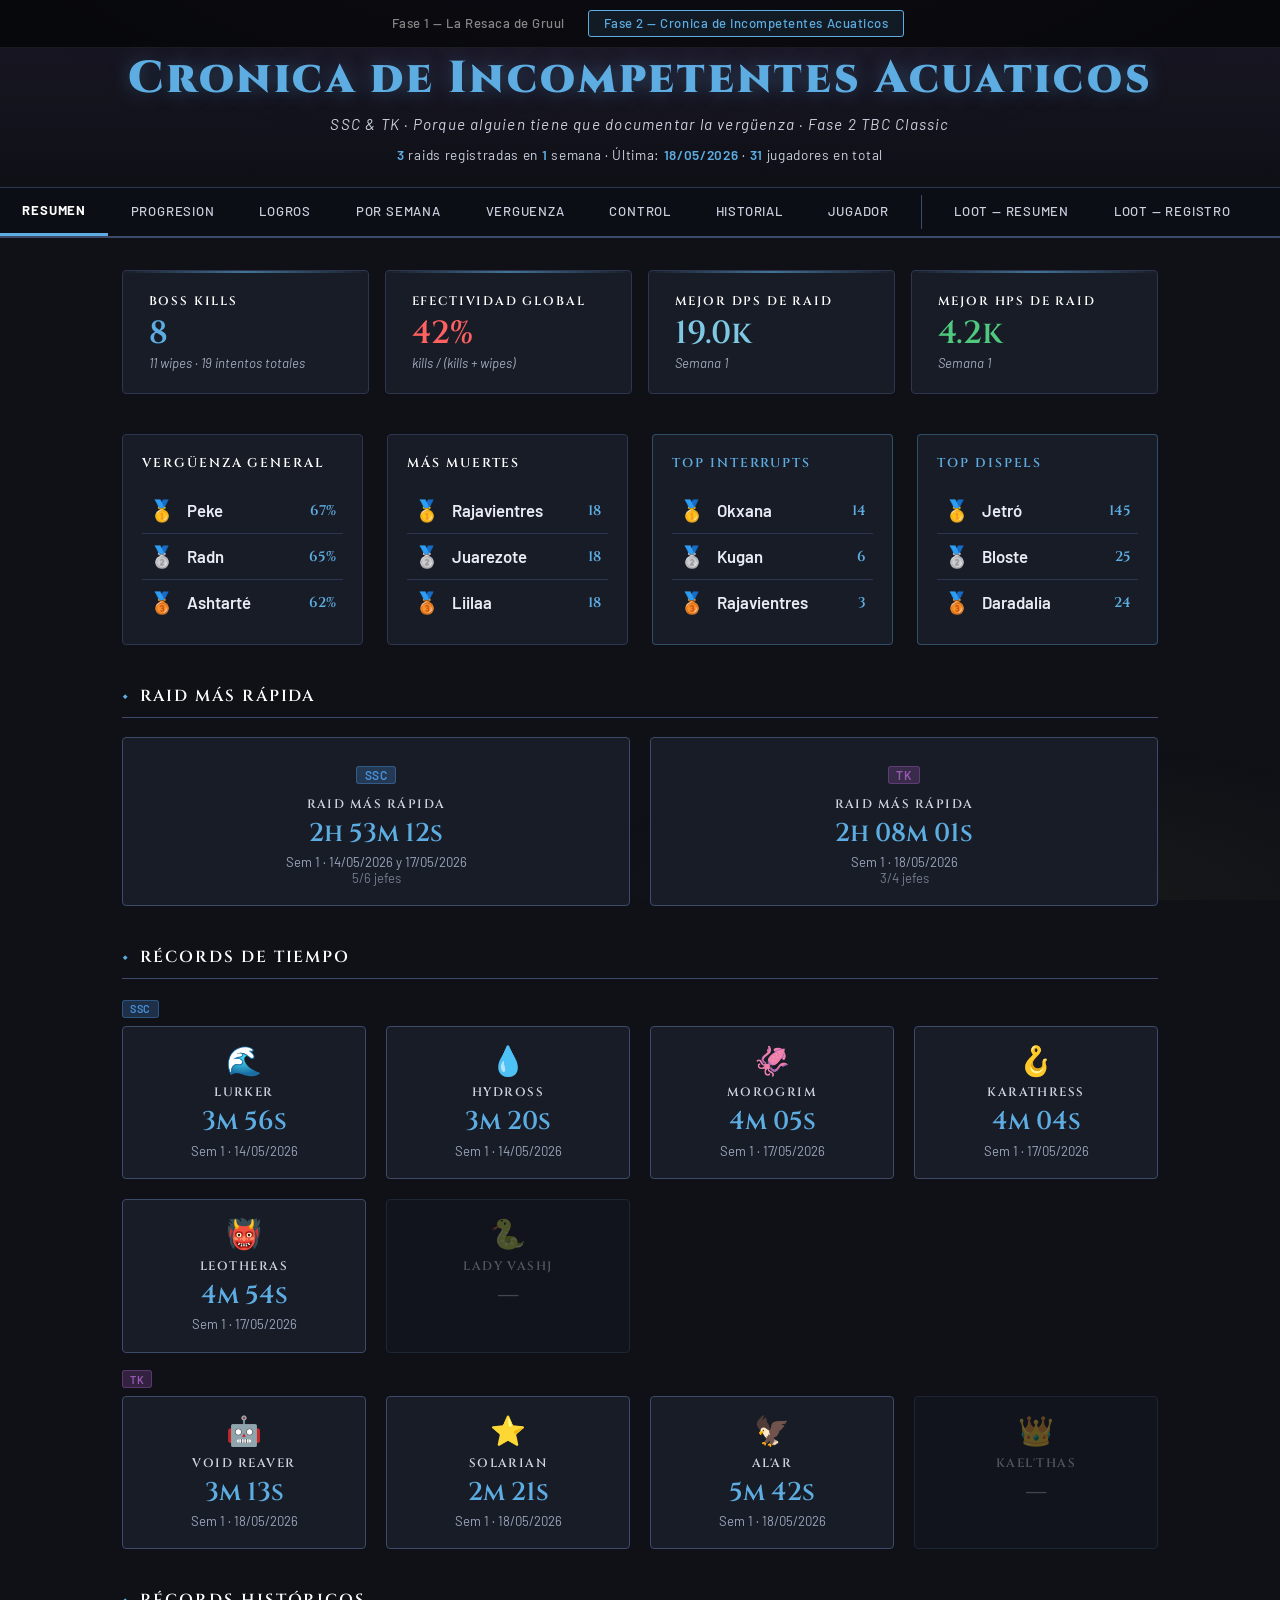
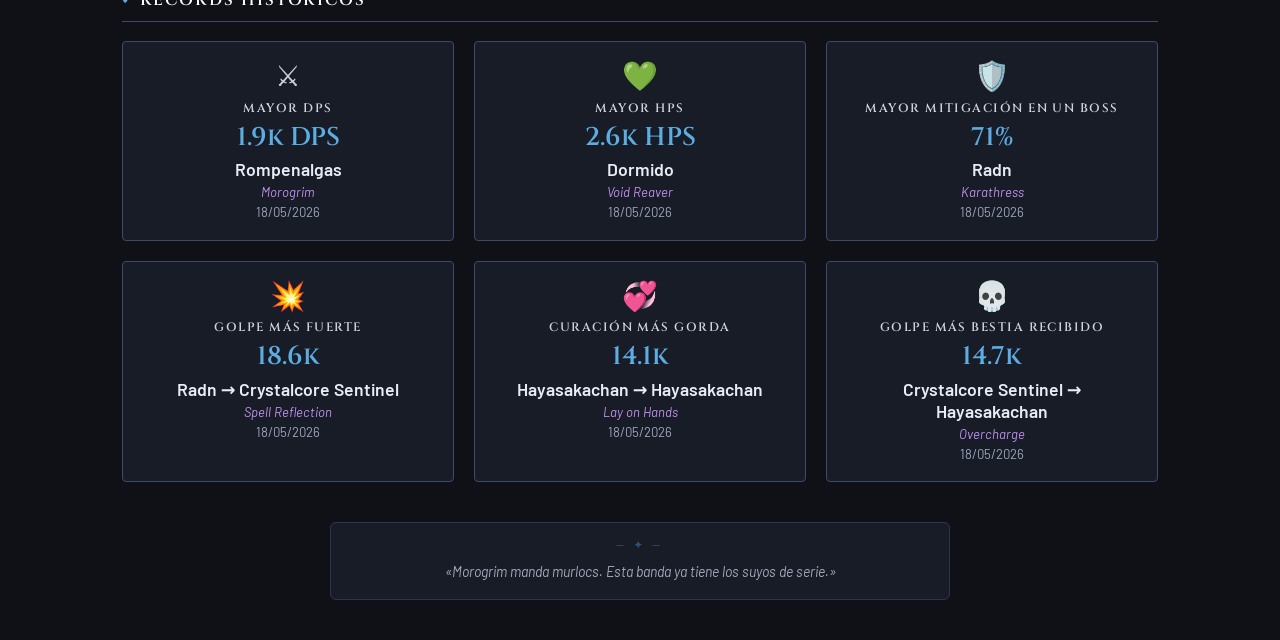
==== index.html @ 1af26cdc "actualizar index.html" ====
<!DOCTYPE html>
<html lang="es">
<head>
<meta charset="UTF-8">
<meta name="viewport" content="width=device-width, initial-scale=1.0">
<link rel="icon" type="image/x-icon" href="favicon.ico">
<title>Cronica de Incompetentes Acuaticos — Dashboard F2</title>
<script src="historial_f2.js" onerror="void 0"></script>
<script src="f1_achievements.js" onerror="void 0"></script>
<link href="https://fonts.googleapis.com/css2?family=Cinzel:wght@400;600;900&family=Barlow:ital,wght@0,400;0,500;0,600;1,400&display=swap" rel="stylesheet">
<link rel="stylesheet" href="dashboard.css">
<style>
/* ── F2 overrides y estilos nuevos ────────────────────────────────────────── */
:root {
  --f2-ssc:    #4a90d9;
  --f2-tk:     #9b59b6;
  --f2-accent: #5dade2;
  --f2-water:  rgba(74,144,217,0.15);
  --f2-arcane: rgba(155,89,182,0.15);

  /* Reemplaza el dorado de F1 por el azul acento de F2 */
  --gold:      #5dade2;
  --gold2:     #7ec8f0;
  --gold-dim:  rgba(74,144,217,0.45);
  --glow-gold: 0 0 20px rgba(93,173,226,0.35);
}

/* Phase nav (div, not nav, para no heredar el sticky de nav {}) */
.phase-nav {
  display: flex;
  justify-content: center;
  gap: 0.5rem;
  padding: 0.6rem 1rem;
  background: rgba(0,0,0,0.5);
  border-bottom: 1px solid rgba(255,255,255,0.08);
  font-family: 'Barlow', system-ui, sans-serif;
  font-size: 0.82rem;
  font-weight: 500;
  letter-spacing: 0.04em;
  -webkit-font-smoothing: antialiased;
  position: static;
  z-index: auto;
}

/* Tab panels */
.tab-panel { display: none; padding: 2rem; max-width: 1100px; margin: 0 auto; }
.tab-panel.active { display: block; }

/* ── Search / Jugador ── */
.search-wrap { position: relative; margin-bottom: 1.5rem; }
.search-input { width: 100%; background: var(--bg2); border: 1px solid var(--border); border-radius: 4px; padding: 0.8rem 1rem; color: var(--text-bright); font-family: 'Barlow', system-ui, sans-serif; font-size: 1.1rem; outline: none; transition: border-color 0.2s, box-shadow 0.2s; }
.search-input:focus { border-color: var(--gold-dim); box-shadow: var(--glow-gold); }
.search-input::placeholder { color: var(--text-dim); font-style: italic; }
.player-suggestions { position: absolute; top: 100%; left: 0; right: 0; background: var(--bg3); border: 1px solid var(--border); border-top: none; border-radius: 0 0 4px 4px; z-index: 20; max-height: 240px; overflow-y: auto; display: none; }
.player-suggestions.visible { display: block; }
.suggestion-item { padding: 0.6rem 1rem; cursor: pointer; font-size: 0.95rem; transition: background 0.1s; }
.suggestion-item:hover { background: rgba(200,168,75,0.08); color: var(--gold2); }
#player-profile { display: none; }
#player-profile.visible { display: block; }
.profile-header { display: flex; align-items: center; gap: 1rem; margin-bottom: 1.25rem; }
.profile-name { font-family: 'Cinzel', serif; font-size: 1.8rem; font-weight: 900; color: var(--gold); text-shadow: var(--glow-gold); margin-bottom: 0.3rem; }
.profile-class { font-size: 0.85rem; color: var(--text-dim); letter-spacing: 0.08em; text-transform: uppercase; margin-top: 0.2rem; }
.profile-loot-btn { margin-left: auto; background: rgba(138,92,184,0.12); border: 1px solid var(--purple); color: var(--purple2); border-radius: 6px; padding: 0.35rem 0.75rem; font-size: 0.8rem; cursor: pointer; white-space: nowrap; transition: background 0.15s, color 0.15s; }
.profile-loot-btn:hover { background: rgba(138,92,184,0.28); color: #e0c0ff; }
.profile-stats { display: grid; grid-template-columns: repeat(auto-fit, minmax(130px, 1fr)); gap: 0.8rem; margin-bottom: 2rem; }
.pstat { background: var(--bg2); border: 1px solid var(--border); border-radius: 4px; padding: 1rem; text-align: center; }
.pstat .plabel { font-family: 'Cinzel', serif; font-size: 0.72rem; font-weight: 600; letter-spacing: 0.15em; text-transform: uppercase; color: var(--text); margin-bottom: 0.4rem; }
.pstat .pval { font-family: 'Cinzel', serif; font-size: 1.4rem; font-weight: 600; color: var(--gold); }
.pstat .pval.purple { color: var(--purple2); }
.pstat .pval.red    { color: var(--red2); }
.td-gold   { color: var(--gold);    font-family: 'Cinzel', serif; font-size: 0.82rem; }
.td-purple { color: var(--purple2); font-family: 'Cinzel', serif; font-size: 0.82rem; }
.td-red    { color: var(--red2);    font-family: 'Cinzel', serif; font-size: 0.82rem; }
.td-dim    { color: var(--text-dim); font-size: 0.82rem; }

/* ── Ranked list / Loot ── */
.ranked-list { width: 100%; border-collapse: collapse; }
.ranked-list th { font-family: 'Cinzel', serif; font-size: 0.75rem; font-weight: 600; letter-spacing: 0.15em; text-transform: uppercase; color: var(--text-bright); text-align: left; padding: 0.6rem 1rem; border-bottom: 2px solid var(--border2); background: var(--bg3); }
.ranked-list tbody tr:nth-child(odd) td { background: rgba(255,255,255,0.015); }
.ranked-list td { padding: 0.65rem 1rem; border-bottom: 1px solid var(--border); font-size: 0.97rem; vertical-align: middle; }
.ranked-list tr:hover td { background: rgba(226,188,92,0.06) !important; }
.ranked-list tr:hover .player-link { color: var(--gold2); }
.player-link { color: var(--name); cursor: pointer; transition: color 0.15s; font-weight: 600; font-size: 1rem; letter-spacing: 0.01em; }
.val-cell { font-family: 'Cinzel', serif; font-size: 0.9rem; color: var(--gold); text-align: right; white-space: nowrap; font-weight: 600; }
.val-cell.purple { color: var(--purple2); }
.bar-cell { width: 32%; }
.bar-wrap  { height: 7px; background: var(--bg3); border-radius: 3px; overflow: hidden; }
.bar-fill  { height: 100%; border-radius: 3px; background: linear-gradient(90deg, var(--gold-dim), var(--gold)); transition: width 0.6s ease; }
.loot-select { appearance: none; -webkit-appearance: none; background: var(--bg2) url("data:image/svg+xml,%3Csvg xmlns='http://www.w3.org/2000/svg' width='10' height='6'%3E%3Cpath d='M0 0l5 6 5-6z' fill='%23888'/%3E%3C/svg%3E") no-repeat right 0.75rem center; border: 1px solid var(--border); border-radius: 4px; padding: 0.7rem 2rem 0.7rem 1rem; color: var(--text-bright); font-family: 'Barlow', system-ui, sans-serif; font-size: 1rem; outline: none; cursor: pointer; width: 100%; max-width: 320px; margin-bottom: 1.5rem; transition: border-color 0.2s; }
.loot-select:focus { border-color: var(--gold-dim); }
.loot-chips { display: flex; flex-wrap: wrap; gap: 0.6rem; margin-bottom: 1.5rem; }
.loot-chip { background: var(--bg2); border: 1px solid var(--border); border-radius: 4px; padding: 0.6rem 1.1rem; display: flex; flex-direction: column; align-items: center; gap: 0.2rem; min-width: 80px; }
.loot-chip .chip-val { font-family: 'Cinzel', serif; font-size: 1.4rem; font-weight: 600; color: var(--gold); line-height: 1; }
.loot-chip .chip-val.purple { color: var(--purple2); }
.loot-chip .chip-val.blue   { color: #87ceeb; }
.loot-chip .chip-val.dim    { color: var(--text-dim); }
.loot-chip .chip-label { font-size: 0.72rem; letter-spacing: 0.1em; text-transform: uppercase; color: var(--text-dim); white-space: nowrap; }
.loot-stat-cards { display: flex; flex-wrap: wrap; gap: 0.5rem; margin-bottom: 1.8rem; }
.loot-stat-card  { background: var(--bg2); border: 1px solid var(--border); border-radius: 4px; padding: 1rem 1.6rem; text-align: center; min-width: 110px; }
.lsc-val   { font-family: 'Cinzel', serif; font-size: 2rem; font-weight: 600; color: var(--gold); line-height: 1; }
.lsc-label { font-size: 0.72rem; letter-spacing: 0.08em; text-transform: uppercase; color: var(--text-dim); margin-top: 0.3rem; }
.response-badge { display: inline-block; font-family: 'Cinzel', serif; font-size: 0.68rem; letter-spacing: 0.08em; padding: 0.15rem 0.5rem; border-radius: 2px; text-transform: uppercase; white-space: nowrap; }
.response-badge.bis     { background: rgba(240,200,74,0.12);  border: 1px solid #7a6028; color: #f0c84a; }
.response-badge.upgrade { background: rgba(138,92,184,0.15);  border: 1px solid var(--purple);   color: var(--purple2); }
.response-badge.offspec { background: rgba(70,130,200,0.15);  border: 1px solid #3a6a9a;         color: #87ceeb; }
.response-badge.other   { background: rgba(255,255,255,0.04); border: 1px solid var(--border);   color: var(--text-dim); }
.item-icon  { width: 18px; height: 18px; border: 1px solid rgba(255,255,255,0.12); border-radius: 2px; vertical-align: middle; margin-right: 0.35rem; flex-shrink: 0; }
.item-link  { color: var(--text-bright); text-decoration: none; transition: color 0.15s; vertical-align: middle; }
.item-link:hover { color: var(--gold2); }
.loot-loading { text-align: center; color: var(--text-dim); font-style: italic; padding: 3rem; }
.loot-check   { color: var(--gold); font-size: 0.75rem; }
.sub-nav { display: flex; border-bottom: 1px solid var(--border); margin-bottom: 1.5rem; gap: 0; }
.sub-tab-btn { padding: 0.45rem 1.1rem; background: none; border: none; border-bottom: 2px solid transparent; margin-bottom: -1px; color: var(--text-dim); cursor: pointer; font-family: 'Barlow', sans-serif; font-size: 0.88rem; font-weight: 500; letter-spacing: 0.03em; transition: color 0.15s, border-color 0.15s; }
.sub-tab-btn:hover  { color: var(--text-bright); }
.sub-tab-btn.active { color: var(--text-bright); font-weight: 700; border-bottom-color: var(--gold); }
.sub-tab-content        { display: none; }
.sub-tab-content.active { display: block; }
.phase-link {
  padding: 0.3rem 0.9rem;
  border-radius: 3px;
  color: #888;
  text-decoration: none;
  border: 1px solid transparent;
  transition: all 0.2s;
}
.phase-link:hover { color: #ccc; border-color: #444; }
.phase-link.active {
  color: var(--f2-accent);
  border-color: var(--f2-accent);
  background: rgba(93,173,226,0.1);
}

/* Podium honor override: usa azul F2 en lugar de verde F1 */
.podium-card--honor { border-color: rgba(93,173,226,0.35) !important; }
.podium-card--honor .podium-title { color: var(--f2-accent) !important; }

/* Header F2 */
.header-sub-raids { color: var(--f2-accent); font-size: 0.8rem; margin-top: 0.2rem; opacity: 0.8; }

/* Raid badges */
.raid-badge {
  display: inline-block;
  padding: 0.1rem 0.45rem;
  border-radius: 3px;
  font-size: 0.68rem;
  font-weight: 600;
  letter-spacing: 0.05em;
}
.raid-badge.ssc { background: rgba(74,144,217,0.25); color: var(--f2-ssc); border: 1px solid rgba(74,144,217,0.4); }
.raid-badge.tk  { background: rgba(155,89,182,0.25); color: var(--f2-tk);  border: 1px solid rgba(155,89,182,0.4); }

/* Boss progress grid */
.boss-grid {
  display: grid;
  grid-template-columns: repeat(auto-fill, minmax(160px, 1fr));
  gap: 0.75rem;
  margin: 1rem 0;
}
.boss-card {
  background: rgba(255,255,255,0.04);
  border: 1px solid rgba(255,255,255,0.08);
  border-radius: 6px;
  padding: 0.8rem;
  text-align: center;
  transition: border-color 0.2s;
}
.boss-card.killed { border-color: rgba(74,200,90,0.3); background: rgba(74,200,90,0.05); }
.boss-card.wiped  { border-color: rgba(220,80,80,0.2); }
.boss-card.virgin { border-color: rgba(255,255,255,0.05); opacity: 0.5; }
.boss-icon  { font-size: 2rem; line-height: 1; margin-bottom: 0.4rem; }
.boss-name  { font-family: 'Cinzel', serif; font-size: 0.8rem; color: #ccc; }
.boss-stats { font-size: 0.7rem; color: #888; margin-top: 0.3rem; }
.boss-kills { color: #7dce82; font-weight: 600; }
.boss-wipes { color: #e07070; }
.boss-first { font-size: 0.65rem; color: #aaa; margin-top: 0.2rem; }

/* Semana table */
.semanas-table { width: 100%; border-collapse: collapse; font-size: 0.82rem; }
.semanas-table th { text-align: left; padding: 0.5rem 0.75rem; color: #888; font-weight: 500; border-bottom: 1px solid rgba(255,255,255,0.08); font-size: 0.75rem; }
.semanas-table td { padding: 0.5rem 0.75rem; border-bottom: 1px solid rgba(255,255,255,0.05); vertical-align: middle; }
.semanas-table tr:hover td { background: rgba(255,255,255,0.03); }
.boss-kills-row { display: flex; flex-wrap: wrap; gap: 0.3rem; }
.boss-pill {
  display: inline-flex;
  align-items: center;
  gap: 0.25rem;
  padding: 0.1rem 0.4rem;
  border-radius: 3px;
  font-size: 0.68rem;
}
.boss-pill.killed { background: rgba(74,200,90,0.15); color: #7dce82; }
.boss-pill.wiped  { background: rgba(220,80,80,0.12); color: #e07070; }

/* Historial table — estilos iguales que F1 */
.historial-table th { font-family: 'Cinzel', serif; font-size: 0.75rem; font-weight: 600; letter-spacing: 0.15em; text-transform: uppercase; color: var(--text-bright); text-align: left; padding: 0.6rem 1rem; border-bottom: 2px solid var(--border2); background: var(--bg3); }
.historial-table td { padding: 0.75rem 1rem; border-bottom: 1px solid var(--border); font-size: 0.92rem; vertical-align: middle; }

/* Por semana */
.semana-accordion { margin-bottom: 0.75rem; border: 1px solid rgba(255,255,255,0.08); border-radius: 6px; overflow: hidden; }
.semana-header {
  display: flex;
  align-items: center;
  justify-content: space-between;
  padding: 0.75rem 1rem;
  cursor: pointer;
  background: rgba(255,255,255,0.03);
  transition: background 0.2s;
}
.semana-header:hover { background: rgba(255,255,255,0.06); }
.semana-header-left  { display: flex; align-items: center; gap: 0.75rem; }
.semana-num  { font-family: 'Cinzel', serif; font-size: 0.9rem; color: var(--f2-accent); min-width: 4rem; }
.semana-date { font-size: 0.8rem; color: #888; }
.semana-bosses-compact { display: flex; gap: 0.3rem; flex-wrap: wrap; }
.semana-chevron { color: #666; font-size: 0.8rem; transition: transform 0.2s; }
.semana-chevron.open { transform: rotate(90deg); }
.semana-body { padding: 1rem; border-top: 1px solid rgba(255,255,255,0.06); display: none; }
.semana-body.open { display: block; }
.notas-semana { font-style: italic; color: #bbb; margin-bottom: 1rem; padding: 0.75rem 1rem; background: rgba(93,173,226,0.06); border-left: 3px solid var(--f2-accent); border-radius: 0 4px 4px 0; line-height: 1.6; }
.semana-stats-grid { display: grid; grid-template-columns: repeat(auto-fill, minmax(130px, 1fr)); gap: 0.5rem; margin-bottom: 0.75rem; }
.semana-stat { background: rgba(255,255,255,0.04); border-radius: 4px; padding: 0.5rem 0.75rem; }
.semana-stat-label { font-size: 0.68rem; color: #777; margin-bottom: 0.2rem; }
.semana-stat-value { font-size: 0.9rem; font-weight: 600; color: #ddd; }

/* Mecanicas */
.mecanica-section { margin-bottom: 2rem; }
.mecanica-section h3 { font-family: 'Cinzel', serif; font-size: 0.9rem; color: var(--f2-accent); margin-bottom: 0.75rem; border-bottom: 1px solid rgba(93,173,226,0.2); padding-bottom: 0.4rem; }
.mecanica-section.tk h3 { color: var(--f2-tk); border-bottom-color: rgba(155,89,182,0.2); }

/* Player modal */
#player-modal {
  display: none;
  position: fixed;
  inset: 0;
  background: rgba(0,0,0,0.7);
  z-index: 1000;
  align-items: center;
  justify-content: center;
}
#player-modal.open { display: flex; }
.modal-inner {
  background: #1a1a1f;
  border: 1px solid rgba(255,255,255,0.12);
  border-radius: 8px;
  padding: 1.5rem;
  max-width: 520px;
  width: 90%;
  max-height: 80vh;
  overflow-y: auto;
  position: relative;
}
.modal-close { position: absolute; top: 0.75rem; right: 0.75rem; cursor: pointer; color: #666; font-size: 1.2rem; background: none; border: none; }
.modal-close:hover { color: #ccc; }
.modal-title { font-family: 'Cinzel', serif; font-size: 1.1rem; color: #ddd; margin-bottom: 0.5rem; }
.modal-tags { display: flex; flex-wrap: wrap; gap: 0.3rem; margin-bottom: 1rem; }
.modal-tag { padding: 0.15rem 0.5rem; border-radius: 3px; font-size: 0.72rem; background: rgba(255,255,255,0.08); color: #bbb; }
.modal-tag.shame { background: rgba(220,80,80,0.15); color: #e07070; }
.modal-tag.honor { background: rgba(74,200,90,0.12); color: #7dce82; }
.modal-tag.f1 { background: rgba(200,160,50,0.12); color: #c8a032; }
.modal-stats { display: grid; grid-template-columns: 1fr 1fr; gap: 0.5rem; }
.modal-stat { background: rgba(255,255,255,0.04); border-radius: 4px; padding: 0.5rem 0.75rem; }
.modal-stat-label { font-size: 0.68rem; color: #777; }
.modal-stat-value { font-size: 1rem; font-weight: 600; color: #ddd; }

/* Stat cards */
.stats-grid { display: grid; grid-template-columns: repeat(auto-fill, minmax(150px,1fr)); gap: 0.75rem; margin-bottom: 1.5rem; }
.stat-card { background: rgba(255,255,255,0.04); border: 1px solid rgba(255,255,255,0.08); border-radius: 6px; padding: 1rem; }
.stat-label { font-size: 0.72rem; color: #888; text-transform: uppercase; letter-spacing: 0.04em; margin-bottom: 0.3rem; }
.stat-value { font-size: 1.5rem; font-weight: 700; color: #ddd; }
.stat-sub { font-size: 0.72rem; color: #888; margin-top: 0.25rem; }

/* Podio vergüenza */
.podio { display: flex; flex-direction: column; gap: 0.5rem; margin-bottom: 1.5rem; }
.podio-entry { display: grid; grid-template-columns: 2rem 1fr auto; align-items: center; gap: 0.5rem; padding: 0.6rem 0.75rem; background: rgba(255,255,255,0.04); border-radius: 4px; }
.podio-pos { color: #888; font-size: 0.9rem; }
.podio-name { font-weight: 600; color: #ddd; }
.podio-score { font-weight: 700; color: var(--f2-accent); }
.podio-detail { grid-column: 2 / -1; font-size: 0.72rem; color: #888; }

/* Rankings */
.ranking-list { display: flex; flex-direction: column; gap: 0.35rem; margin-bottom: 1.5rem; }
.ranking-row { display: grid; grid-template-columns: 2rem 1fr auto; align-items: center; gap: 0.5rem; padding: 0.45rem 0.75rem; background: rgba(255,255,255,0.03); border-radius: 4px; }
.ranking-row.top-3 { background: rgba(255,255,255,0.06); }
.rank-pos { color: #888; font-size: 0.85rem; }
.rank-name { color: #ddd; }
.rank-value { color: #bbb; font-size: 0.85rem; text-align: right; }
.rank-detail { display: flex; align-items: center; gap: 0.5rem; grid-column: 2 / -1; }
.rank-sub { grid-column: 1 / -1; font-size: 0.72rem; color: #777; padding-left: 2.5rem; }
.shame-bar { flex: 1; height: 6px; background: rgba(255,255,255,0.1); border-radius: 3px; overflow: hidden; min-width: 60px; }
.shame-fill { height: 100%; background: linear-gradient(to right, #e07070, #c03838); border-radius: 3px; }
.shame-ranking .ranking-row { grid-template-columns: 2.5rem 1fr 5rem; grid-template-rows: auto auto; }

/* Récords */
.records-grid { display: grid; grid-template-columns: repeat(auto-fill, minmax(200px,1fr)); gap: 0.75rem; margin-bottom: 1.5rem; }
.record-card { background: rgba(255,255,255,0.04); border: 1px solid rgba(255,255,255,0.08); border-radius: 6px; padding: 0.85rem 1rem; }
.record-label { font-size: 0.72rem; color: #888; margin-bottom: 0.3rem; }
.record-value { font-size: 1.2rem; font-weight: 700; color: #ddd; }
.record-sub { font-size: 0.75rem; color: #aaa; margin-top: 0.2rem; }
.record-ability { font-size: 0.7rem; color: #888; font-style: italic; margin-top: 0.1rem; }

/* Logros */
.logros-grid { display: grid; grid-template-columns: repeat(auto-fill, minmax(280px,1fr)); gap: 0.75rem; margin-bottom: 1.5rem; }
.logro-card { display: flex; gap: 0.75rem; padding: 0.85rem; border-radius: 6px; border: 1px solid rgba(255,255,255,0.08); background: rgba(255,255,255,0.04); }
.logro-card.shame { border-color: rgba(220,80,80,0.25); background: rgba(220,80,80,0.06); }
.logro-card.honor { border-color: rgba(74,200,90,0.2); background: rgba(74,200,90,0.04); }
.logro-icon { font-size: 1.6rem; line-height: 1; flex-shrink: 0; }
.logro-titulo { font-family: 'Cinzel', serif; font-size: 0.85rem; color: #ddd; margin-bottom: 0.2rem; }
.logro-holder { font-weight: 600; color: #bbb; font-size: 0.85rem; }
.logro-valor { font-size: 0.78rem; color: #888; margin-top: 0.1rem; }
.logro-desc { font-size: 0.7rem; color: #666; margin-top: 0.2rem; font-style: italic; }

/* Subsection labels */
.subsection-label { margin: 0.5rem 0 0.4rem; }

/* F1 logros accordion */
.f1-accordion { border: 1px solid rgba(200,160,50,0.2); border-radius: 6px; overflow: hidden; margin-top: 1.5rem; }
.f1-accordion-header { padding: 0.7rem 1rem; cursor: pointer; background: rgba(200,160,50,0.06); display: flex; justify-content: space-between; font-family: 'Cinzel', serif; font-size: 0.85rem; color: #c8a032; }
.f1-accordion-body { display: none; padding: 1rem; }
.f1-accordion-body.open { display: block; }

/* ── Resumen tab: restaurar look F1 ──────────────────────────────────────── */
/* stat-cards: selector más específico que el override .stat-card de F2 */
.stat-cards .stat-card {
  background: var(--bg2);
  border: 1px solid var(--border);
  border-radius: 4px;
  padding: 1.4rem 1.6rem;
  position: relative;
  overflow: hidden;
  transition: border-color 0.2s;
}
.stat-cards .stat-card::before {
  content: '';
  position: absolute;
  top: 0; left: 0; right: 0;
  height: 2px;
  background: linear-gradient(90deg, transparent, var(--gold), transparent);
  opacity: 0.6;
}
.stat-cards .stat-card:hover { border-color: var(--gold-dim); }
.stat-cards .stat-card .label {
  font-family: 'Cinzel', serif;
  font-size: 0.76rem;
  font-weight: 600;
  letter-spacing: 0.15em;
  text-transform: uppercase;
  color: var(--text-bright);
  margin-bottom: 0.5rem;
}
.stat-cards .stat-card .value {
  font-family: 'Cinzel', serif;
  font-size: 2rem;
  font-weight: 600;
  color: var(--gold);
  line-height: 1;
}
.stat-cards .stat-card .sub { font-size: 0.82rem; color: var(--text-dim); margin-top: 0.3rem; font-style: italic; }

/* record-card / record-label: scoped al resumen para no romper otras tabs */
#tab-resumen .record-card {
  background: var(--bg2);
  border: 1px solid var(--border2);
  border-radius: 4px;
  padding: 1.2rem;
  text-align: center;
}
#tab-resumen .record-card.night-card { border-color: var(--border2); }
#tab-resumen .record-label {
  font-family: 'Cinzel', serif;
  font-size: 0.76rem;
  font-weight: 600;
  letter-spacing: 0.12em;
  text-transform: uppercase;
  color: var(--text);
  margin-bottom: 0.5rem;
}
#tab-resumen .record-icon { font-size: 1.8rem; margin-bottom: 0.6rem; line-height: 1; }
#tab-resumen .record-icon .raid-badge { font-size: 0.75rem; vertical-align: middle; }
#tab-resumen .record-amount { font-family: 'Cinzel', serif; font-size: 1.6rem; font-weight: 600; color: var(--gold); line-height: 1; margin-bottom: 0.5rem; }
#tab-resumen .record-date { font-size: 0.82rem; color: var(--text-muted); }
#tab-resumen .record-who { font-size: 0.9rem; color: var(--name); margin-bottom: 0.25rem; }
#tab-resumen .record-ability { font-size: 0.82rem; color: var(--purple2); font-style: italic; margin-bottom: 0.25rem; }
#tab-resumen .night-card .record-who { font-size: 1.1rem; font-weight: 600; }
#tab-resumen .records-grid { display: grid; grid-template-columns: repeat(auto-fit, minmax(240px, 1fr)); gap: 1.25rem; margin-bottom: 2.5rem; }
#tab-resumen .podiums-grid { margin-bottom: 2.5rem; }
#tab-resumen .podium-val { font-family: 'Cinzel', serif; font-size: 0.88rem; color: var(--gold); font-weight: 600; }

/* record-card en jugador: mismo estilo que F1 */
#tab-jugador .record-card {
  background: var(--bg2);
  border: 1px solid var(--border2);
  border-radius: 4px;
  padding: 1.2rem;
  text-align: center;
}
#tab-jugador .record-label {
  font-family: 'Cinzel', serif;
  font-size: 0.76rem;
  font-weight: 600;
  letter-spacing: 0.12em;
  text-transform: uppercase;
  color: var(--text);
  margin-bottom: 0.5rem;
}
#tab-jugador .record-icon { font-size: 1.8rem; margin-bottom: 0.4rem; }
#tab-jugador .record-amount { font-family: 'Cinzel', serif; font-size: 1.6rem; font-weight: 600; color: var(--gold); line-height: 1; margin-bottom: 0.5rem; }
#tab-jugador .record-who { font-size: 0.9rem; color: var(--name); margin-bottom: 0.25rem; }
#tab-jugador .record-ability { font-size: 0.82rem; color: var(--purple2); font-style: italic; margin-bottom: 0.25rem; }
#tab-jugador .record-date { font-size: 0.82rem; color: var(--text-muted); }
#tab-jugador .records-grid { display: grid; grid-template-columns: repeat(auto-fit, minmax(240px, 1fr)); gap: 1.25rem; margin-bottom: 2.5rem; }
</style>
<script>const whTooltips = {colorLinks: true, iconizeLinks: true, renameLinks: false};</script>
<script src="https://wow.zamimg.com/widgets/power.js"></script>
<script data-goatcounter="https://erondar.goatcounter.com/count" async src="https://gc.zgo.at/count.js"></script>
</head>
<body>

<!-- LOADER -->
<div id="loader">
  <div class="ornament">— ✦ —</div>
  <div class="loader-title">Cronica de Incompetentes Acuaticos</div>
  <div class="loader-subtitle">Cargando archivo de vergüenzas acuáticas...</div>
  <div id="cita-del-dia-loader"></div>
</div>

<!-- APP -->
<div id="app" style="display:none">

  <!-- Nav de fases (div, no nav, para no heredar los estilos de nav{} del CSS) -->
  <div class="phase-nav">
    <a href="fase1/index.html" class="phase-link">Fase 1 — La Resaca de Gruul</a>
    <span class="phase-link active">Fase 2 — Cronica de Incompetentes Acuaticos</span>
  </div>

  <!-- Header -->
  <header>
    <div class="header-title">Cronica de Incompetentes Acuaticos</div>
    <div class="header-sub">SSC &amp; TK · Porque alguien tiene que documentar la vergüenza · Fase 2 TBC Classic</div>
    <div id="header-meta" class="header-meta"></div>
  </header>

  <!-- Tabs -->
  <nav class="tabs" id="tabs">
    <button class="tab-btn active" data-tab="resumen">Resumen</button>
    <button class="tab-btn" data-tab="progresion">Progresion</button>
    <button class="tab-btn" data-tab="logros">Logros</button>
    <button class="tab-btn" data-tab="por-semana">Por Semana</button>
    <button class="tab-btn" data-tab="verguenza">Verguenza</button>
    <button class="tab-btn" data-tab="mecanicas">Control</button>
    <button class="tab-btn" data-tab="historial">Historial</button>
    <button class="tab-btn" data-tab="jugador">Jugador</button>
    <div class="nav-separator"></div>
    <button class="tab-btn" data-tab="loot-resumen">Loot — Resumen</button>
    <button class="tab-btn" data-tab="loot-registro">Loot — Registro</button>
  </nav>

  <!-- Tab panels -->
  <main>
    <section id="tab-resumen"    class="tab-panel active"></section>
    <section id="tab-progresion" class="tab-panel"></section>
    <section id="tab-mecanicas"  class="tab-panel"></section>
    <section id="tab-verguenza"  class="tab-panel"></section>
    <section id="tab-logros"     class="tab-panel"></section>
    <section id="tab-por-semana" class="tab-panel"></section>
    <section id="tab-historial"     class="tab-panel"></section>

    <section id="tab-jugador" class="tab-panel">
      <div class="search-wrap">
        <input type="text" class="search-input" id="player-search" placeholder="Buscar jugador...">
        <div class="player-suggestions" id="player-suggestions"></div>
      </div>
      <div id="player-profile"></div>
      <div id="player-empty" class="empty-msg">Escribe un nombre para ver el perfil del jugador.</div>
    </section>

    <section id="tab-loot-resumen" class="tab-panel">
      <div id="loot-resumen-inner"><div class="loot-loading">Cargando datos de loot...</div></div>
    </section>

    <section id="tab-loot-registro" class="tab-panel">
      <div id="loot-registro-inner"><div class="loot-loading">Cargando datos de loot...</div></div>
    </section>

    <section id="tab-cla" class="tab-panel"></section>
  </main>

</div>

  <div id="custom-tooltip"></div>
<script src="dashboard_f2.js"></script>
</body>
</html>
---- dashboard.css ----
:root {
    --bg:        #0f1117;
    --bg2:       #181c26;
    --bg3:       #1e2230;
    --bg-row:    #1c2030;
    --border:    #2e3550;
    --border2:   #3d4a6a;
    --gold:      #f0c84a;
    --gold2:     #fad96a;
    --gold-dim:  #7a6028;
    --purple:    #8a5cb8;
    --purple2:   #c090f0;
    --red:       #c03838;
    --red2:      #ff6060;
    --text:      #cdd2e0;
    --text-dim:  #a0aabc;
    --text-muted: #9aa4bc;
    --text-bright: #ffffff;
    --name:      #eaecf5;
    --glow-gold: 0 0 20px rgba(240,200,74,0.35);
    --glow-purple: 0 0 20px rgba(138,92,184,0.4);
  }

  * { box-sizing: border-box; margin: 0; padding: 0; }

  body {
    background: var(--bg);
    color: var(--text);
    font-family: 'Barlow', system-ui, sans-serif;
    font-size: 15px;
    min-height: 100vh;
    overflow-x: hidden;
  }

  /* ── Texture overlay ── */
  body::before {
    content: '';
    position: fixed;
    inset: 0;
    background-image:
      radial-gradient(ellipse 80% 40% at 50% -10%, rgba(123,79,160,0.12) 0%, transparent 70%),
      radial-gradient(ellipse 60% 30% at 80% 100%, rgba(200,168,75,0.06) 0%, transparent 60%);
    pointer-events: none;
    z-index: 0;
  }

  /* ── LOADER ── */
  #loader {
    position: fixed;
    inset: 0;
    background: var(--bg);
    z-index: 100;
    display: flex;
    flex-direction: column;
    align-items: center;
    justify-content: center;
    gap: 2rem;
    transition: opacity 0.5s, visibility 0.5s;
  }
  #loader.hidden { opacity: 0; visibility: hidden; }

  .loader-title {
    font-family: 'Cinzel', serif;
    font-size: clamp(1.8rem, 5vw, 3.2rem);
    font-weight: 900;
    color: var(--gold);
    text-shadow: var(--glow-gold);
    letter-spacing: 0.05em;
    text-align: center;
  }
  .loader-subtitle {
    font-family: 'Barlow', system-ui, sans-serif;
    font-style: italic;
    color: var(--text-dim);
    font-size: 1.1rem;
    letter-spacing: 0.1em;
    text-align: center;
  }

  .ornament { color: var(--gold-dim); font-size: 1.2rem; letter-spacing: 0.5em; }

  /* ── MAIN APP ── */
  #app { position: relative; z-index: 1; display: none; }
  #app.visible { display: block; }

  /* ── HEADER ── */
  header {
    padding: 0 2rem 1.5rem;
    text-align: center;
    border-bottom: 1px solid var(--border);
    background: linear-gradient(180deg, rgba(123,79,160,0.08) 0%, transparent 100%);
  }
  .header-title {
    font-family: 'Cinzel', serif;
    font-size: clamp(1.6rem, 4vw, 2.8rem);
    font-weight: 900;
    color: var(--gold);
    text-shadow: var(--glow-gold);
    letter-spacing: 0.06em;
  }
  .header-sub {
    font-style: italic;
    color: var(--text);
    margin-top: 0.4rem;
    font-size: 0.95rem;
    letter-spacing: 0.08em;
  }
  .header-meta {
    margin-top: 0.8rem;
    font-size: 0.85rem;
    color: var(--text);
    letter-spacing: 0.05em;
  }
  .header-meta span { color: var(--gold); font-weight: 600; }

  /* ── NAV TABS ── */
  nav {
    position: sticky;
    top: 0;
    z-index: 50;
    background: rgba(13,15,22,0.97);
    backdrop-filter: blur(10px);
    border-bottom: 2px solid var(--border2);
    display: flex;
    overflow-x: auto;
    scrollbar-width: none;
  }
  nav::-webkit-scrollbar { display: none; }

  .tab-btn {
    flex-shrink: 0;
    padding: 0.9rem 1.4rem;
    background: none;
    border: none;
    border-bottom: 2px solid transparent;
    color: var(--text);
    font-family: 'Barlow', system-ui, sans-serif;
    font-size: 0.82rem;
    font-weight: 500;
    letter-spacing: 0.06em;
    text-transform: uppercase;
    cursor: pointer;
    transition: color 0.2s, border-color 0.2s;
    white-space: nowrap;
    -webkit-font-smoothing: antialiased;
  }
  .tab-btn:hover { color: var(--text-bright); }
  .tab-btn.active { color: var(--text-bright); font-family: 'Barlow', system-ui, sans-serif; font-weight: 700; border-bottom-color: var(--gold); border-bottom-width: 3px; }

  .sub-nav { display: flex; gap: .25rem; margin-bottom: 1.5rem; border-bottom: 1px solid var(--border); padding-bottom: 0; }
  .sub-tab-btn { padding: .45rem 1.1rem; background: none; border: none; border-bottom: 2px solid transparent; margin-bottom: -1px; color: var(--text-dim); cursor: pointer; font-family: 'Barlow', sans-serif; font-size: .88rem; font-weight: 500; letter-spacing: .03em; transition: color .15s, border-color .15s; }
  .sub-tab-btn:hover { color: var(--text-bright); }
  .sub-tab-btn.active { color: var(--text-bright); font-weight: 700; border-bottom-color: var(--gold); }
  .sub-tab-content { display: none; }
  .sub-tab-content.active { display: block; }

  .nav-separator {
    width: 1px;
    background: var(--border2);
    margin: 0.45rem 0.6rem;
    flex-shrink: 0;
  }

  /* ── CONTENT ── */
  /* ── CARDS ── */
  .stat-cards {
    display: grid;
    grid-template-columns: repeat(auto-fit, minmax(200px, 1fr));
    gap: 1rem;
    margin-bottom: 2.5rem;
  }
  .stat-card {
    background: var(--bg2);
    border: 1px solid var(--border);
    border-radius: 4px;
    padding: 1.4rem 1.6rem;
    position: relative;
    overflow: hidden;
    transition: border-color 0.2s;
  }
  .stat-card::before {
    content: '';
    position: absolute;
    top: 0; left: 0; right: 0;
    height: 2px;
    background: linear-gradient(90deg, transparent, var(--gold), transparent);
    opacity: 0.6;
  }
  .stat-card:hover { border-color: var(--gold-dim); }
  .stat-card .label {
    font-family: 'Cinzel', serif;
    font-size: 0.76rem;
    font-weight: 600;
    letter-spacing: 0.15em;
    text-transform: uppercase;
    color: var(--text-bright);
    margin-bottom: 0.5rem;
  }
  .stat-card .value {
    font-family: 'Cinzel', serif;
    font-size: 2rem;
    font-weight: 600;
    color: var(--gold);
    line-height: 1;
  }
  .stat-card .value.purple { color: var(--purple2); }
  .stat-card .value.red { color: var(--red2); }
  .stat-card .sub { font-size: 0.82rem; color: var(--text-dim); margin-top: 0.3rem; font-style: italic; }

  /* ── SECTION HEADINGS ── */
  .section-title {
    font-family: 'Cinzel', serif;
    font-size: 1rem;
    font-weight: 600;
    letter-spacing: 0.12em;
    text-transform: uppercase;
    color: var(--text-bright);
    margin-bottom: 1.2rem;
    padding-bottom: 0.6rem;
    border-bottom: 1px solid var(--border2);
    display: flex;
    align-items: center;
    gap: 0.6rem;
  }
  .section-title::before { content: '⬥'; font-size: 0.6rem; color: var(--gold); }
  .section-note { font-size: 0.78rem; color: var(--text-dim); font-style: italic; margin-top: -0.6rem; margin-bottom: 0.8rem; padding-left: 1rem; }

  /* ── PODIUMS ── */
  .podiums-grid {
    display: grid;
    grid-template-columns: repeat(4, 1fr);
    gap: 1.5rem;
    margin-bottom: 2.5rem;
  }
  .podium-card {
    background: var(--bg2);
    border: 1px solid var(--border);
    border-radius: 4px;
    padding: 1.2rem;
  }
  .podium-card--honor { border-color: rgba(80,200,130,.35); }
  .podium-card--honor .podium-title { color: var(--green); }
  .podium-title {
    font-family: 'Cinzel', serif;
    font-size: 0.8rem;
    font-weight: 600;
    letter-spacing: 0.15em;
    text-transform: uppercase;
    color: var(--text-bright);
    margin-bottom: 1rem;
  }
  .podium-entry {
    display: flex;
    align-items: center;
    gap: 0.8rem;
    padding: 0.6rem 0.4rem;
    border-bottom: 1px solid var(--border);
  }
  .podium-entry:last-child { border-bottom: none; }
  .medal { font-size: 1.3rem; width: 1.6rem; text-align: center; flex-shrink: 0; }
  .podium-name { flex: 1; font-weight: 600; color: var(--name); font-size: 1.05rem; }
  .podium-val { font-family: 'Cinzel', serif; font-size: 0.88rem; color: var(--gold); font-weight: 600; }

  /* ── GLOBAL RECORDS ── */
  .records-grid {
    display: grid;
    grid-template-columns: repeat(auto-fit, minmax(240px, 1fr));
    gap: 1.25rem;
    margin-bottom: 2.5rem;
  }
  .record-card {
    background: var(--bg2);
    border: 1px solid var(--border2);
    border-radius: 4px;
    padding: 1.2rem;
    text-align: center;
  }
  .record-icon { font-size: 1.8rem; margin-bottom: 0.4rem; }
  .record-label {
    font-family: 'Cinzel', serif;
    font-size: 0.76rem;
    font-weight: 600;
    letter-spacing: 0.12em;
    text-transform: uppercase;
    color: var(--text);
    margin-bottom: 0.5rem;
  }
  .record-amount { font-family: 'Cinzel', serif; font-size: 1.6rem; font-weight: 600; color: var(--gold); line-height: 1; margin-bottom: 0.5rem; }
  .record-who { font-size: 0.9rem; color: var(--name); margin-bottom: 0.25rem; }
  .night-card .record-who { font-size: 1.1rem; font-weight: 600; }
  .night-card .record-who .player-link { font-size: inherit; }
  .record-ability { font-size: 0.82rem; color: var(--purple2); font-style: italic; margin-bottom: 0.25rem; }
  .record-date { font-size: 0.82rem; color: var(--text-muted); }

  /* ── RANKED LIST ── */
  .ranked-list { width: 100%; border-collapse: collapse; }
  .ranked-list th {
    font-family: 'Cinzel', serif;
    font-size: 0.75rem;
    font-weight: 600;
    letter-spacing: 0.15em;
    text-transform: uppercase;
    color: var(--text-bright);
    text-align: left;
    padding: 0.6rem 1rem;
    border-bottom: 2px solid var(--border2);
    background: var(--bg3);
  }
  .ranked-list tbody tr:nth-child(odd)  td { background: rgba(255,255,255,0.015); }
  .ranked-list tbody tr:nth-child(even) td { background: transparent; }
  .ranked-list td {
    padding: 0.65rem 1rem;
    border-bottom: 1px solid var(--border);
    font-size: 0.97rem;
    vertical-align: middle;
  }
  .ranked-list tr:hover td { background: rgba(226,188,92,0.06) !important; }
  .ranked-list tr:hover .player-link { color: var(--gold2); }
  .rank-num {
    font-family: 'Cinzel', serif;
    color: var(--text);
    font-size: 0.82rem;
    width: 2.2rem;
    text-align: right;
  }
  .rank-num.top1 { color: #ffd700; }
  .rank-num.top2 { color: #c0c0c0; }
  .rank-num.top3 { color: #cd7f32; }

  .player-link {
    color: var(--name);
    cursor: pointer;
    transition: color 0.15s;
    font-weight: 600;
    font-size: 1rem;
    letter-spacing: 0.01em;
  }

  .bar-cell { width: 32%; }
  .bar-wrap { height: 7px; background: var(--bg3); border-radius: 3px; overflow: hidden; }
  .bar-fill {
    height: 100%;
    border-radius: 3px;
    background: linear-gradient(90deg, var(--gold-dim), var(--gold));
    transition: width 0.6s ease;
  }
  .bar-fill.purple { background: linear-gradient(90deg, #3a1a60, var(--purple2)); }
  .bar-fill.red    { background: linear-gradient(90deg, #5a0a0a, var(--red2)); }
  .bar-fill.green  { background: linear-gradient(90deg, #0a3a1a, #4ec97e); }

  .val-cell { font-family: 'Cinzel', serif; font-size: 0.9rem; color: var(--gold); text-align: right; white-space: nowrap; font-weight: 600; }
  .val-cell.purple { color: var(--purple2); }
  .val-cell.red    { color: var(--red2); }
  .val-cell.green  { color: #4ec97e; }
  .ranked-list th.val-cell { text-align: right; }

  /* ── TWO COLUMNS ── */
  .two-col {
    display: grid;
    grid-template-columns: 1fr 1fr;
    gap: 1.5rem;
    margin-bottom: 2rem;
  }
  @media (max-width: 700px) { .two-col { grid-template-columns: 1fr; } }

  .panel {
    background: var(--bg2);
    border: 1px solid var(--border);
    border-radius: 4px;
    padding: 1.2rem;
  }
  .panel-title {
    font-family: 'Cinzel', serif;
    font-size: 0.8rem;
    font-weight: 600;
    letter-spacing: 0.15em;
    text-transform: uppercase;
    color: var(--text);
    margin-bottom: 1rem;
    padding-bottom: 0.6rem;
    border-bottom: 1px solid var(--border);
  }

  /* ── HISTORIAL TABLE ── */
  .historial-table { width: 100%; border-collapse: collapse; }
  .historial-table th {
    font-family: 'Cinzel', serif;
    font-size: 0.75rem;
    font-weight: 600;
    letter-spacing: 0.15em;
    text-transform: uppercase;
    color: var(--text-bright);
    text-align: left;
    padding: 0.6rem 1rem;
    border-bottom: 2px solid var(--border2);
    background: var(--bg3);
  }
  .historial-row { cursor: pointer; }
  .historial-row td {
    padding: 0.75rem 1rem;
    border-bottom: 1px solid var(--border);
    font-size: 0.92rem;
    vertical-align: middle;
    transition: background 0.12s;
  }
  .historial-row:hover td { background: rgba(226,188,92,0.06); }
  .historial-row.open td { background: rgba(226,188,92,0.04); border-bottom-color: transparent; }
  .time-normal { color: var(--text-dim); font-size: 0.9rem; }
  .time-best   { color: var(--text-bright); font-weight: 600; font-size: 0.9rem; }
  .h-nav-btn {
    background: rgba(123,79,160,0.12);
    border: 1px solid var(--border2);
    padding: 0.3rem 0.7rem;
    cursor: pointer;
    border-radius: 4px;
    font-size: 0.8rem;
    font-family: 'Barlow', sans-serif;
    color: var(--purple2);
    line-height: 1;
    transition: color 0.15s, border-color 0.15s, background 0.15s, box-shadow 0.15s;
    white-space: nowrap;
  }
  .h-nav-btn:hover { color: var(--text-bright); border-color: var(--purple2); background: rgba(123,79,160,0.25); box-shadow: var(--glow-purple); }
  .historial-detail { display: none; }
  .historial-detail.open { display: table-row; }
  .historial-detail > td {
    padding: 0.2rem 1rem 1.4rem;
    border-bottom: 2px solid var(--border2);
    background: rgba(240,200,74,0.02);
  }

  .raid-body-grid {
    display: grid;
    grid-template-columns: repeat(auto-fit, minmax(180px, 1fr));
    gap: 1rem;
    margin-top: 1rem;
  }
  .raid-section { font-size: 0.85rem; }
  .raid-section-title {
    font-family: 'Barlow', system-ui, sans-serif;
    font-size: 0.78rem;
    font-weight: 600;
    letter-spacing: 0.08em;
    text-transform: uppercase;
    color: var(--text-bright);
    margin-bottom: 0.5rem;
    padding-bottom: 0.25rem;
    border-bottom: 1px solid var(--border);
  }
  .raid-section li { list-style: none; color: var(--name); padding: 0.15rem 0; }
  .raid-section li span { color: var(--text-bright); font-size: 0.85rem; margin-left: 0.3rem; }
  /* ── PLAYER SEARCH ── */
  .search-wrap {
    position: relative;
    margin-bottom: 1.5rem;
  }
  .search-input {
    width: 100%;
    background: var(--bg2);
    border: 1px solid var(--border);
    border-radius: 4px;
    padding: 0.8rem 1rem;
    color: var(--text-bright);
    font-family: 'Barlow', system-ui, sans-serif;
    font-size: 1.1rem;
    outline: none;
    transition: border-color 0.2s, box-shadow 0.2s;
  }
  .search-input:focus { border-color: var(--gold-dim); box-shadow: var(--glow-gold); }
  .search-input::placeholder { color: var(--text-dim); font-style: italic; }

  .player-suggestions {
    position: absolute;
    top: 100%;
    left: 0;
    right: 0;
    background: var(--bg3);
    border: 1px solid var(--border);
    border-top: none;
    border-radius: 0 0 4px 4px;
    z-index: 20;
    max-height: 240px;
    overflow-y: auto;
    display: none;
  }
  .player-suggestions.visible { display: block; }
  .suggestion-item {
    padding: 0.6rem 1rem;
    cursor: pointer;
    font-size: 0.95rem;
    transition: background 0.1s;
  }
  .suggestion-item:hover { background: rgba(200,168,75,0.08); color: var(--gold2); }

  /* ── PLAYER PROFILE ── */
  #player-profile { display: none; }
  #player-profile.visible { display: block; }

  .profile-name {
    font-family: 'Cinzel', serif;
    font-size: 1.8rem;
    font-weight: 900;
    color: var(--gold);
    text-shadow: var(--glow-gold);
    margin-bottom: 0.3rem;
  }


  .profile-stats {
    display: grid;
    grid-template-columns: repeat(auto-fit, minmax(140px, 1fr));
    gap: 0.8rem;
    margin-bottom: 2rem;
  }
  .pstat {
    background: var(--bg2);
    border: 1px solid var(--border);
    border-radius: 4px;
    padding: 1rem;
    text-align: center;
  }
  .pstat .plabel {
    font-family: 'Cinzel', serif;
    font-size: 0.72rem;
    font-weight: 600;
    letter-spacing: 0.15em;
    text-transform: uppercase;
    color: var(--text);
    margin-bottom: 0.4rem;
  }
  .pstat .pval {
    font-family: 'Cinzel', serif;
    font-size: 1.4rem;
    font-weight: 600;
    color: var(--gold);
  }
  .pstat .pval.purple { color: var(--purple2); }
  .pstat .pval.red    { color: var(--red2); }

  .raid-table {
    width: 100%;
    border-collapse: collapse;
    font-size: 0.88rem;
    background: var(--bg2);
    border: 1px solid var(--border);
    border-radius: 4px;
    overflow: hidden;
    margin-bottom: 1.5rem;
  }
  .raid-table th {
    font-family: 'Cinzel', serif;
    font-size: 0.73rem;
    font-weight: 600;
    letter-spacing: 0.12em;
    text-transform: uppercase;
    color: var(--text);
    padding: 0.6rem 0.8rem;
    background: var(--bg3);
    text-align: left;
    border-bottom: 2px solid var(--border2);
  }
  .raid-table tbody tr:nth-child(odd) td { background: rgba(255,255,255,0.015); }
  .raid-table td {
    padding: 0.55rem 0.8rem;
    border-bottom: 1px solid var(--border);
    color: var(--text);
  }
  .raid-table tr:last-child td { border-bottom: none; }
  .raid-table tr:hover td { background: rgba(255,255,255,0.02); }
  .td-gold { color: var(--gold); font-family: 'Cinzel', serif; font-size: 0.82rem; }
  .td-purple { color: var(--purple2); font-family: 'Cinzel', serif; font-size: 0.82rem; }
  .td-red { color: var(--red2); font-family: 'Cinzel', serif; font-size: 0.82rem; }
  .td-dim { color: var(--text-dim); font-size: 0.82rem; }

  /* ── EMPTY ── */
  .empty-msg {
    text-align: center;
    color: var(--text-dim);
    font-style: italic;
    padding: 3rem;
    font-size: 0.95rem;
  }

  /* ── TÍTULOS / GALERÍA ── */
  .titulos-grid {
    display: grid;
    grid-template-columns: repeat(auto-fill, minmax(320px, 1fr));
    gap: .6rem;
    margin-bottom: 1rem;
  }
  .titulo-card {
    background: var(--bg2);
    border: 1px solid var(--border);
    border-radius: 8px;
    padding: .65rem .9rem;
    display: flex;
    flex-direction: row;
    align-items: center;
    gap: .75rem;
  }
  .titulo-card--shame { border-color: rgba(220,60,60,.35); }
  .titulo-card--honor { border-color: rgba(80,200,130,.35); }
  .titulo-icon   { font-size: 1.6rem; line-height: 1; flex-shrink: 0; }
  .titulo-body   { display: flex; flex-direction: column; gap: .1rem; min-width: 0; }
  .titulo-titulo { font-family: 'Cinzel', serif; font-size: .95rem; font-weight: 600; color: var(--text-bright); }
  .titulo-jugador { font-size: 1.25rem; font-weight: 700; color: var(--gold); line-height: 1.1; }
  .titulo-card--shame .titulo-jugador { color: var(--gold); }
  .titulo-card--honor .titulo-jugador { color: var(--gold); }
  .titulo-jugador .player-link { color: var(--gold); font-size: inherit; font-weight: 700; }
  .titulo-jugador .player-link:hover { color: var(--gold2); }
  .titulo-desc       { font-size: .72rem; color: var(--text-dim); }
  .titulo-comentario { font-size: .75rem; color: var(--text-bright); font-style: italic; }
  .titulo-valor      { font-size: .82rem; color: var(--purple2); font-weight: 600; font-style: italic; }

  /* Badges en perfil */
  .titulo-badges { display: flex; flex-wrap: wrap; gap: .5rem; margin: .75rem 0 1rem; }
  .titulo-badge {
    display: inline-flex; align-items: center; gap: .3rem;
    padding: .25rem .65rem;
    border-radius: 20px;
    font-size: .78rem;
    font-weight: 600;
    cursor: default;
  }
  .titulo-badge--shame { background: rgba(220,60,60,.15); border: 1px solid rgba(220,60,60,.4); color: var(--red2); }
  .titulo-badge--honor { background: rgba(80,200,130,.12); border: 1px solid rgba(80,200,130,.35); color: #4ec97e; }

  /* ── SCROLLBAR ── */
  ::-webkit-scrollbar { width: 6px; height: 6px; }
  ::-webkit-scrollbar-track { background: var(--bg); }
  ::-webkit-scrollbar-thumb { background: var(--border); border-radius: 3px; }
  ::-webkit-scrollbar-thumb:hover { background: var(--gold-dim); }

  /* ── LOOT ── */
  .loot-select {
    appearance: none;
    -webkit-appearance: none;
    background: var(--bg2) url("data:image/svg+xml,%3Csvg xmlns='http://www.w3.org/2000/svg' width='10' height='6'%3E%3Cpath d='M0 0l5 6 5-6z' fill='%23888'/%3E%3C/svg%3E") no-repeat right 0.75rem center;
    border: 1px solid var(--border);
    border-radius: 4px;
    padding: 0.7rem 2rem 0.7rem 1rem;
    color: var(--text-bright);
    font-family: 'Barlow', system-ui, sans-serif;
    font-size: 1rem;
    outline: none;
    cursor: pointer;
    width: 100%;
    max-width: 320px;
    margin-bottom: 1.5rem;
    transition: border-color 0.2s;
  }
  .loot-select:focus { border-color: var(--gold-dim); }

  .loot-chips {
    display: flex;
    flex-wrap: wrap;
    gap: 0.6rem;
    margin-bottom: 1.5rem;
  }
  .loot-chip {
    background: var(--bg2);
    border: 1px solid var(--border);
    border-radius: 4px;
    padding: 0.6rem 1.1rem;
    display: flex;
    flex-direction: column;
    align-items: center;
    gap: 0.2rem;
    min-width: 80px;
  }
  .loot-chip .chip-val {
    font-family: 'Cinzel', serif;
    font-size: 1.4rem;
    font-weight: 600;
    color: var(--gold);
    line-height: 1;
  }
  .loot-chip .chip-val.purple { color: var(--purple2); }
  .loot-chip .chip-val.blue   { color: #87ceeb; }
  .loot-chip .chip-val.dim    { color: var(--text-dim); }
  .loot-chip .chip-label {
    font-size: 0.72rem;
    letter-spacing: 0.1em;
    text-transform: uppercase;
    color: var(--text-dim);
    white-space: nowrap;
  }

  .response-badge {
    display: inline-block;
    font-family: 'Cinzel', serif;
    font-size: 0.68rem;
    letter-spacing: 0.08em;
    padding: 0.15rem 0.5rem;
    border-radius: 2px;
    text-transform: uppercase;
    white-space: nowrap;
  }
  .response-badge.bis     { background: rgba(240,200,74,0.12);  border: 1px solid var(--gold-dim); color: var(--gold); }
  .response-badge.upgrade { background: rgba(138,92,184,0.15);  border: 1px solid var(--purple);   color: var(--purple2); }
  .response-badge.offspec { background: rgba(70,130,200,0.15);  border: 1px solid #3a6a9a;         color: #87ceeb; }
  .response-badge.other   { background: rgba(255,255,255,0.04); border: 1px solid var(--border);   color: var(--text-dim); }

  .item-icon {
    width: 18px;
    height: 18px;
    border: 1px solid rgba(255,255,255,0.12);
    border-radius: 2px;
    vertical-align: middle;
    margin-right: 0.35rem;
    flex-shrink: 0;
  }
  .item-link {
    color: var(--text-bright);
    text-decoration: none;
    transition: color 0.15s;
    vertical-align: middle;
  }
  .item-link:hover { color: var(--gold2); }

  .loot-stat-cards {
    display: flex;
    flex-wrap: wrap;
    gap: 0.5rem;
    margin-bottom: 1.8rem;
  }
  .loot-stat-card {
    background: var(--bg2);
    border: 1px solid var(--border);
    border-radius: 4px;
    padding: 1rem 1.6rem;
    text-align: center;
    min-width: 110px;
  }
  .lsc-val {
    font-family: 'Cinzel', serif;
    font-size: 2rem;
    font-weight: 600;
    color: var(--gold);
    line-height: 1;
  }
  .lsc-label {
    font-size: 0.72rem;
    letter-spacing: 0.08em;
    text-transform: uppercase;
    color: var(--text-dim);
    margin-top: 0.3rem;
  }
  .loot-check {
    color: var(--gold);
    font-size: 0.75rem;
  }
  .loot-loading {
    text-align: center;
    color: var(--text-dim);
    font-style: italic;
    padding: 3rem;
  }

  /* ── PROGRESIÓN ── */
  .prog-chart {
    background: var(--bg2);
    border: 1px solid var(--border);
    border-radius: 4px;
    padding: 1.4rem 1.6rem;
    margin-bottom: 1.5rem;
  }
  .prog-chart-title {
    font-family: 'Cinzel', serif;
    font-size: 0.85rem;
    font-weight: 600;
    letter-spacing: 0.12em;
    text-transform: uppercase;
    color: var(--text-bright);
    margin-bottom: 0.25rem;
  }
  .prog-chart-note {
    font-size: 0.78rem;
    color: var(--text-dim);
    font-style: italic;
    margin-bottom: 1rem;
  }
  .prog-svg {
    width: 100%;
    height: auto;
    display: block;
    overflow: visible;
  }
  .prog-pt {
    cursor: pointer;
    transition: filter 0.1s;
  }
  .prog-pt:hover { filter: brightness(1.4); }
  .prog-legend {
    display: flex;
    gap: 1.5rem;
    margin-top: 0.9rem;
    flex-wrap: wrap;
  }
  .prog-legend-item {
    display: flex;
    align-items: center;
    gap: 0.4rem;
    font-size: 0.82rem;
    color: var(--text-dim);
  }
  .prog-legend-dot {
    width: 10px;
    height: 10px;
    border-radius: 50%;
    flex-shrink: 0;
  }
  .prog-tooltip {
    position: fixed;
    background: var(--bg3);
    border: 1px solid var(--border2);
    border-radius: 4px;
    padding: 0.35rem 0.7rem;
    font-size: 0.82rem;
    color: var(--text-bright);
    pointer-events: none;
    opacity: 0;
    transition: opacity 0.12s;
    white-space: nowrap;
    z-index: 200;
  }
  .prog-tooltip.visible { opacity: 1; }

  /* ── CLASE EN PERFIL ── */
  .profile-header {
    display: flex;
    align-items: center;
    gap: 1rem;
    margin-bottom: 1.25rem;
  }
  .profile-loot-btn {
    margin-left: auto;
    background: rgba(138,92,184,0.12);
    border: 1px solid var(--purple);
    color: var(--purple2);
    border-radius: 6px;
    padding: 0.35rem 0.75rem;
    font-size: 0.8rem;
    cursor: pointer;
    white-space: nowrap;
    transition: background 0.15s, color 0.15s;
  }
  .profile-loot-btn:hover {
    background: rgba(138,92,184,0.28);
    color: #e0c0ff;
  }
  .class-icon {
    width: 48px;
    height: 48px;
    border-radius: 6px;
    border: 2px solid var(--border2);
    flex-shrink: 0;
  }
  .class-icon-sm {
    width: 20px;
    height: 20px;
    border-radius: 3px;
    border: 1px solid var(--border);
    vertical-align: middle;
    margin-right: 4px;
    flex-shrink: 0;
  }
  .profile-class {
    font-size: 0.85rem;
    color: var(--text-dim);
    letter-spacing: 0.08em;
    text-transform: uppercase;
    margin-top: 0.2rem;
  }

  /* ── CITA DEL DÍA ── */
  .cita-del-dia {
    text-align: center;
    max-width: 520px;
    padding: 0.6rem 1.5rem 0;
  }
  .cita-ornament {
    display: block;
    color: var(--gold-dim);
    font-size: 0.75rem;
    letter-spacing: 0.3em;
    margin-bottom: 0.5rem;
  }
  .cita-text {
    font-family: 'Barlow', sans-serif;
    font-style: italic;
    font-size: 0.9rem;
    color: var(--text-dim);
    line-height: 1.7;
    margin: 0;
    quotes: none;
  }
  #cita-del-dia-resumen {
    display: flex;
    justify-content: center;
    margin-top: 1rem;
    margin-bottom: 0.5rem;
  }
  #cita-del-dia-resumen .cita-del-dia {
    padding: 0.9rem 1.8rem;
    border: 1px solid var(--border);
    border-radius: 6px;
    background: var(--bg2);
    max-width: 620px;
    width: 100%;
  }
  #cita-del-dia-resumen .cita-text { font-size: 0.88rem; }

/* ── CHANGELOG ── */
#btn-changelog {
  position: fixed;
  bottom: 1.5rem;
  left: 1.5rem;
  z-index: 999;
  padding: .4rem .75rem;
  background: transparent;
  border: 1px solid var(--border);
  border-radius: 6px;
  color: var(--text-dim);
  cursor: pointer;
  font-family: 'Barlow', sans-serif;
  font-size: .78rem;
  letter-spacing: .03em;
  transition: color .2s, border-color .2s;
}
#btn-changelog:hover { color: var(--text-bright); border-color: var(--border2); }

#changelog-modal {
  display: none;
  position: fixed;
  inset: 0;
  z-index: 2000;
  align-items: center;
  justify-content: center;
}
#changelog-modal.open { display: flex; }

#changelog-overlay {
  position: absolute;
  inset: 0;
  background: rgba(0,0,0,.7);
  backdrop-filter: blur(3px);
}

#changelog-panel {
  position: relative;
  z-index: 1;
  width: min(780px, 94vw);
  max-height: 80vh;
  background: var(--bg2);
  border: 1px solid var(--border2);
  border-radius: 10px;
  display: flex;
  flex-direction: column;
  box-shadow: 0 20px 60px rgba(0,0,0,.7);
}

#changelog-header {
  display: flex;
  align-items: center;
  justify-content: space-between;
  padding: 1rem 1.25rem .875rem;
  border-bottom: 1px solid var(--border);
  font-family: 'Cinzel', serif;
  font-size: 1rem;
  color: var(--gold);
  letter-spacing: .08em;
  flex-shrink: 0;
}
#changelog-close {
  background: none;
  border: none;
  color: var(--text-dim);
  font-size: 1.1rem;
  cursor: pointer;
  line-height: 1;
  padding: .1rem .3rem;
  border-radius: 4px;
  transition: color .15s;
}
#changelog-close:hover { color: var(--text-bright); }

#changelog-body {
  display: flex;
  overflow: hidden;
  flex: 1;
  min-height: 0;
}

#changelog-timeline {
  display: flex;
  flex-direction: column;
  width: 130px;
  flex-shrink: 0;
  border-right: 1px solid var(--border);
  overflow-y: auto;
  padding: 1rem 0;
}
#changelog-timeline a {
  display: block;
  padding: .5rem 1rem;
  font-family: 'Barlow', sans-serif;
  font-size: .8rem;
  color: var(--text-dim);
  text-decoration: none;
  border-left: 2px solid transparent;
  transition: color .15s, border-color .15s;
  white-space: nowrap;
}
#changelog-timeline a:hover,
#changelog-timeline a.active {
  color: var(--gold);
  border-left-color: var(--gold);
}

#changelog-entries {
  flex: 1;
  overflow-y: auto;
  padding: 1.25rem 1.5rem;
}

.cl-entry { margin-bottom: 2rem; scroll-margin-top: 1rem; }
.cl-entry:last-child { margin-bottom: 0; }

.cl-date {
  font-family: 'Cinzel', serif;
  font-size: .85rem;
  color: var(--gold);
  letter-spacing: .06em;
  margin-bottom: .2rem;
}
.cl-title {
  font-size: 1rem;
  font-weight: 700;
  color: var(--text-bright);
  margin-bottom: .9rem;
}

.cl-section { margin-bottom: .75rem; }
.cl-section-name {
  font-size: .72rem;
  font-weight: 700;
  text-transform: uppercase;
  letter-spacing: .1em;
  color: var(--text-dim);
  margin-bottom: .35rem;
}
.cl-section ul {
  margin: 0;
  padding-left: 1.1rem;
  list-style: disc;
}
.cl-section ul li {
  font-size: .85rem;
  color: var(--text-mid, #a0a8bc);
  margin-bottom: .25rem;
  line-height: 1.45;
}

/* ── CUSTOM TOOLTIP ── */
#custom-tooltip {
  position: fixed;
  z-index: 9999;
  pointer-events: none;
  opacity: 0;
  transition: opacity 0.15s;
  background: var(--bg3, #1e2235);
  border: 1px solid var(--border2, #3a3f5c);
  border-radius: 6px;
  padding: 0.5rem 0.8rem;
  max-width: 280px;
  box-shadow: 0 6px 24px rgba(0,0,0,0.55);
}
#custom-tooltip.ct-visible { opacity: 1; }
#custom-tooltip .ct-body {
  font-size: 0.82rem;
  color: var(--text-bright);
  line-height: 1.45;
  font-style: italic;
}
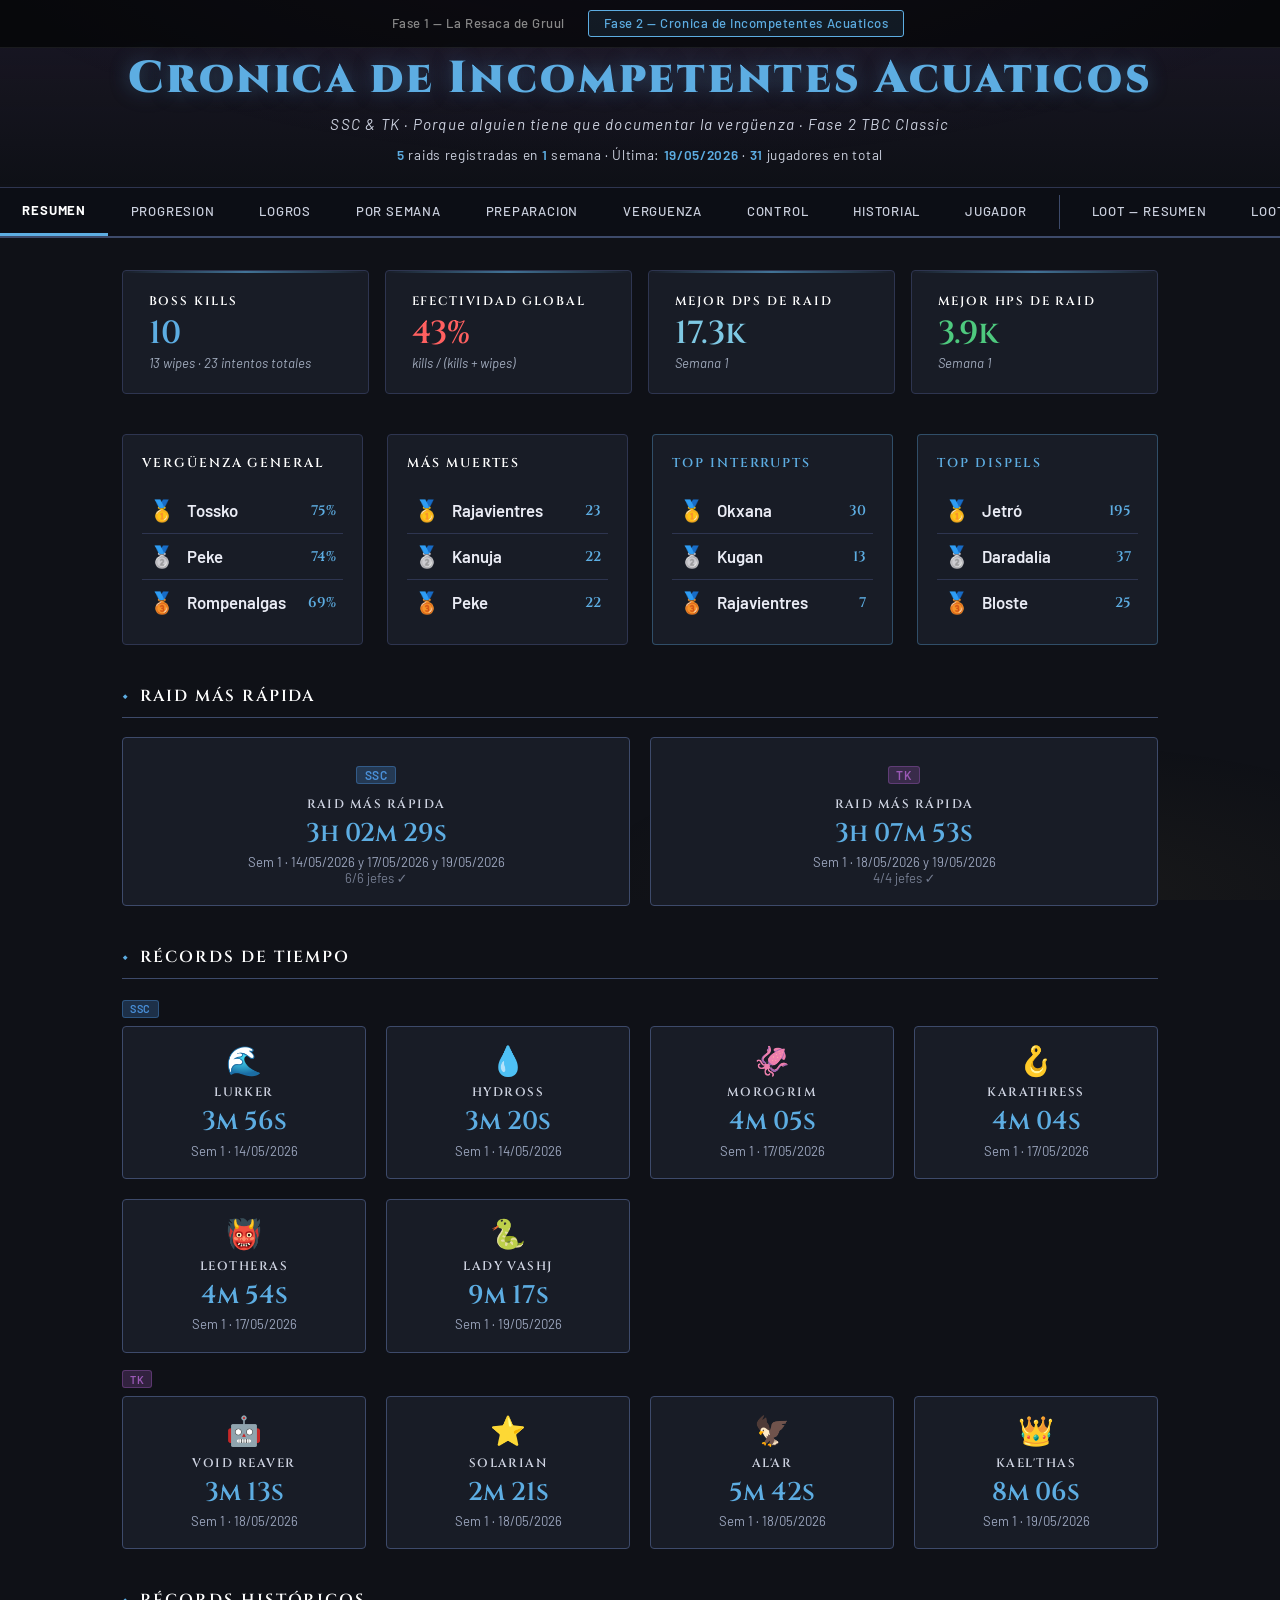
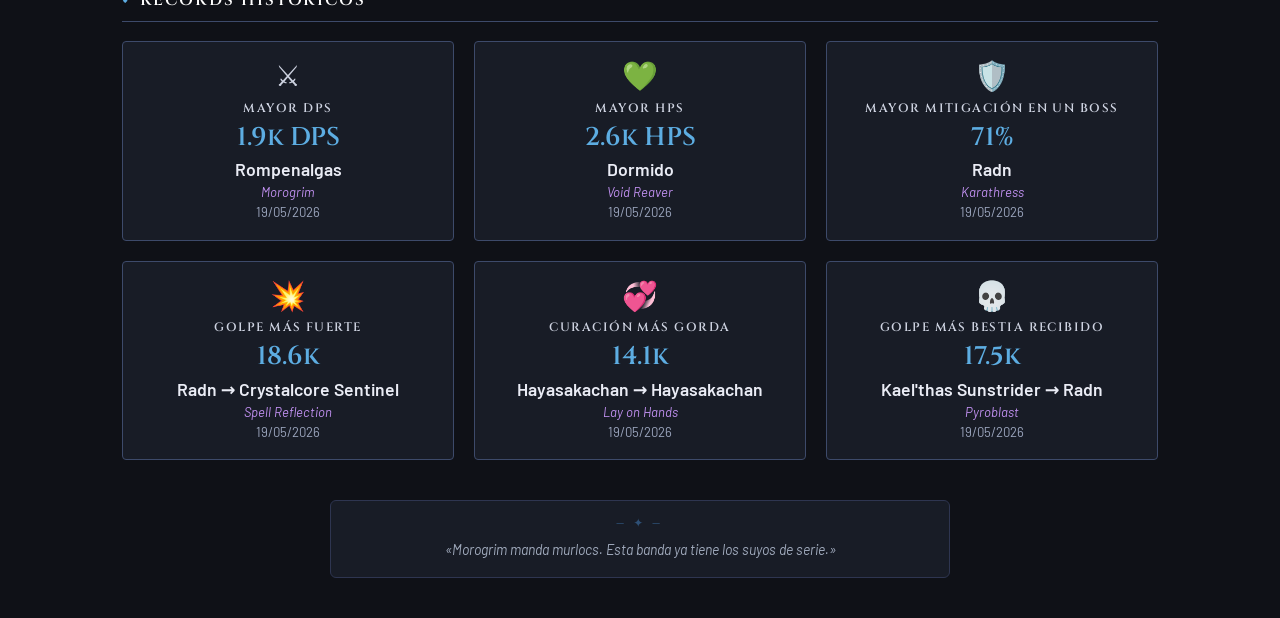
==== commit 3adbd14b: "actualizar index.html" ====
--- a/index.html
+++ b/index.html
@@ -444,6 +444,7 @@
     <button class="tab-btn" data-tab="progresion">Progresion</button>
     <button class="tab-btn" data-tab="logros">Logros</button>
     <button class="tab-btn" data-tab="por-semana">Por Semana</button>
+    <button class="tab-btn" data-tab="cla">Preparacion</button>
     <button class="tab-btn" data-tab="verguenza">Verguenza</button>
     <button class="tab-btn" data-tab="mecanicas">Control</button>
     <button class="tab-btn" data-tab="historial">Historial</button>
--- a/dashboard.css
+++ b/dashboard.css
@@ -293,6 +293,24 @@
   .record-date { font-size: 0.82rem; color: var(--text-muted); }
 
   /* ── RANKED LIST ── */
+  /* CLA — Resumen desplegable */
+  .cla-details { border: 1px solid rgba(255,255,255,0.1); border-radius: 6px; margin-bottom: 0.75rem; overflow: hidden; }
+  .cla-details summary { padding: 0.75rem 1rem; cursor: pointer; font-family: 'Cinzel', serif; font-size: 0.92rem; font-weight: 700; letter-spacing: 0.06em; color: var(--gold); background: rgba(255,255,255,0.03); list-style: none; display: flex; justify-content: space-between; align-items: center; user-select: none; -webkit-font-smoothing: antialiased; text-rendering: optimizeLegibility; }
+  .cla-details summary::-webkit-details-marker { display: none; }
+  .cla-details summary::after { content: '▼'; font-size: 0.65rem; opacity: 0.6; transition: transform 0.2s; }
+  .cla-details[open] summary::after { transform: rotate(180deg); }
+  .cla-details-body { padding: 1rem 1.2rem; font-size: 0.875rem; line-height: 1.6; color: var(--text-dim); }
+  .cla-details-body p { margin: 0 0 0.6rem; }
+  .cla-details-body ul { margin: 0.3rem 0 0.6rem 1.2rem; padding: 0; }
+  .cla-details-body li { margin-bottom: 0.3rem; }
+  .cla-details-body strong { color: var(--text-bright); }
+  .cla-details-body code { background: rgba(255,255,255,0.08); padding: 0.1em 0.4em; border-radius: 3px; font-size: 0.82rem; color: #c9d1d9; }
+  /* CLA — headers sortables */
+  .ranked-list th[data-sort] { cursor: pointer; }
+  .ranked-list th[data-sort]:hover { color: var(--gold); }
+  .sort-arrow { margin-left: 0.3em; opacity: 0.5; font-size: 0.65rem; }
+  .sort-arrow.active { opacity: 1; color: var(--gold); }
+
   .ranked-list { width: 100%; border-collapse: collapse; }
   .ranked-list th {
     font-family: 'Cinzel', serif;
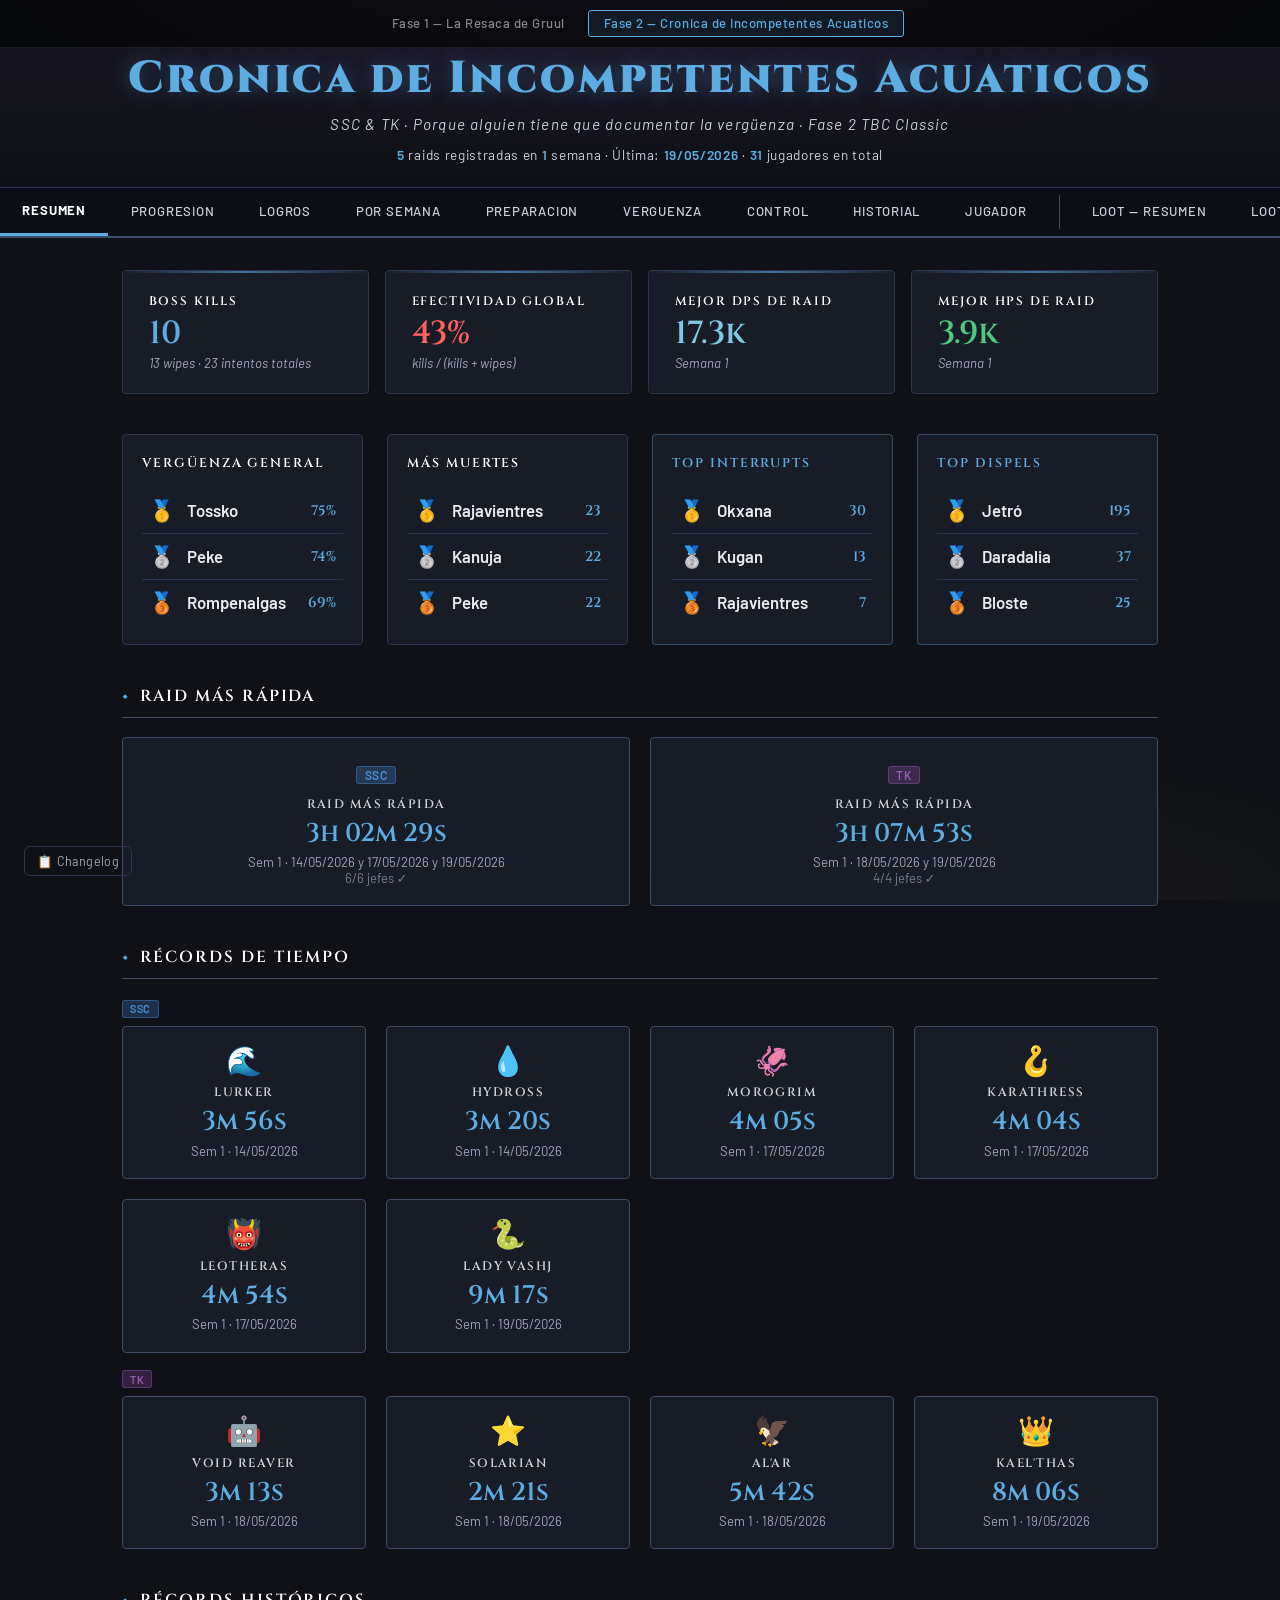
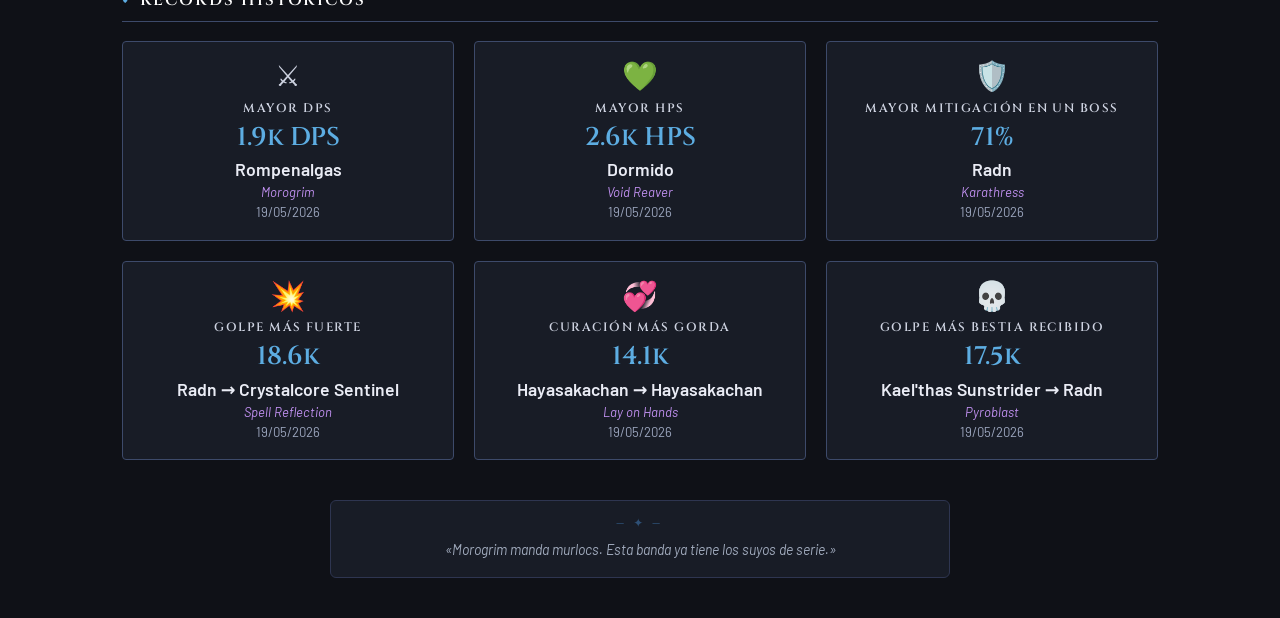
==== commit e21e5eba: "actualizar index.html" ====
--- a/index.html
+++ b/index.html
@@ -487,6 +487,23 @@
 </div>
 
   <div id="custom-tooltip"></div>
+
+<!-- CHANGELOG MODAL -->
+<button id="btn-changelog">📋 Changelog</button>
+<div id="changelog-modal" aria-modal="true" role="dialog">
+  <div id="changelog-overlay"></div>
+  <div id="changelog-panel">
+    <div id="changelog-header">
+      <span>Changelog</span>
+      <button id="changelog-close">✕</button>
+    </div>
+    <div id="changelog-body">
+      <nav id="changelog-timeline"></nav>
+      <div id="changelog-entries"></div>
+    </div>
+  </div>
+</div>
+
 <script src="dashboard_f2.js"></script>
 </body>
 </html>
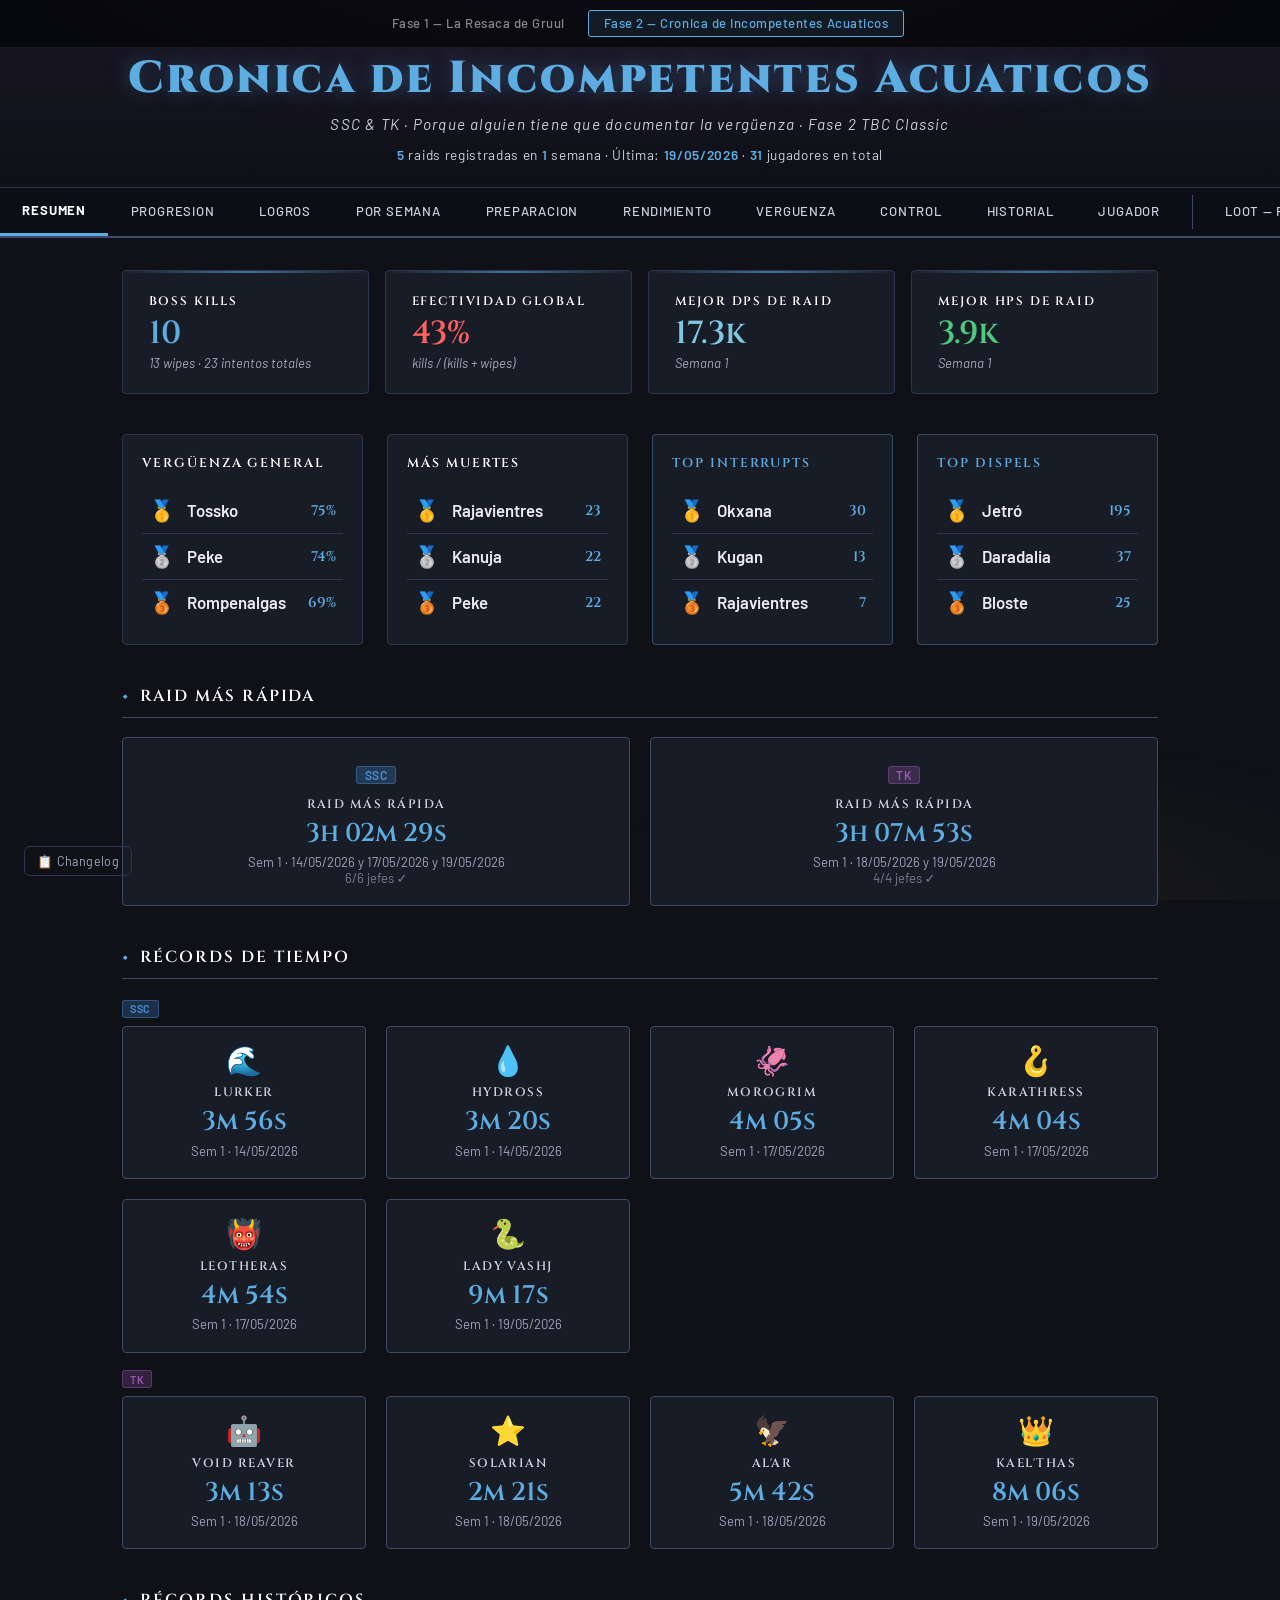
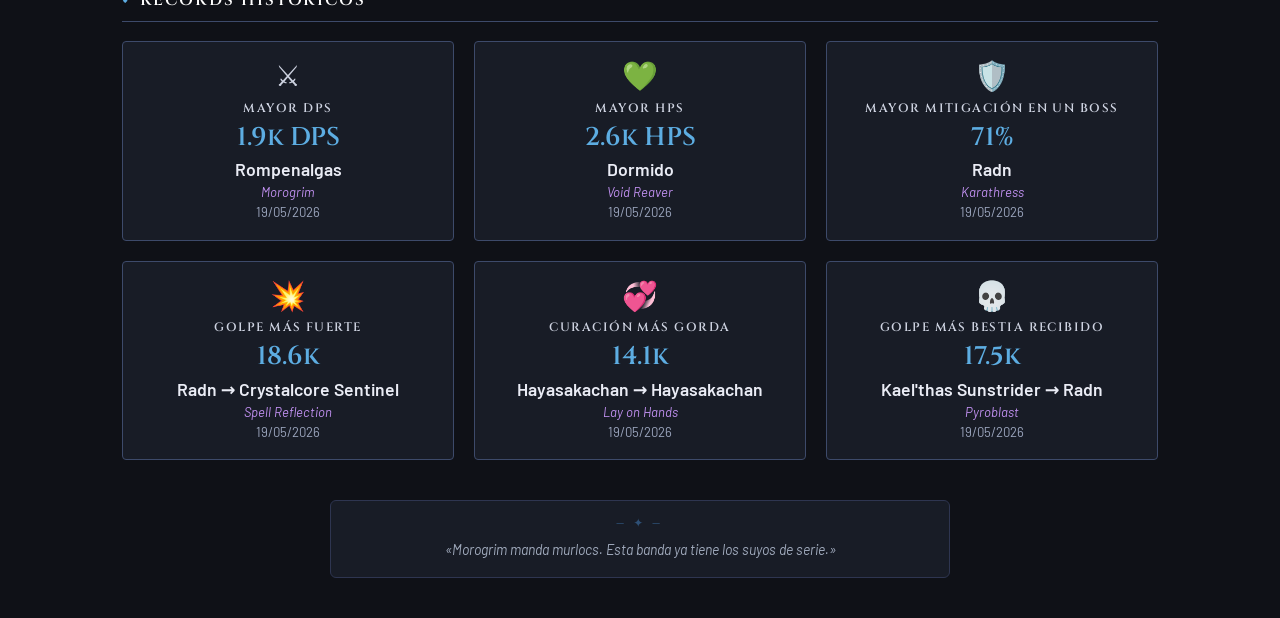
==== commit 7dafab7f: "actualizar index.html" ====
--- a/index.html
+++ b/index.html
@@ -6,6 +6,7 @@
 <link rel="icon" type="image/x-icon" href="favicon.ico">
 <title>Cronica de Incompetentes Acuaticos — Dashboard F2</title>
 <script src="historial_f2.js" onerror="void 0"></script>
+<script src="performance_f2.js" onerror="void 0"></script>
 <script src="f1_achievements.js" onerror="void 0"></script>
 <link href="https://fonts.googleapis.com/css2?family=Cinzel:wght@400;600;900&family=Barlow:ital,wght@0,400;0,500;0,600;1,400&display=swap" rel="stylesheet">
 <link rel="stylesheet" href="dashboard.css">
@@ -407,6 +408,10 @@
 #tab-jugador .record-ability { font-size: 0.82rem; color: var(--purple2); font-style: italic; margin-bottom: 0.25rem; }
 #tab-jugador .record-date { font-size: 0.82rem; color: var(--text-muted); }
 #tab-jugador .records-grid { display: grid; grid-template-columns: repeat(auto-fit, minmax(240px, 1fr)); gap: 1.25rem; margin-bottom: 2.5rem; }
+#perf-tip-box { position:fixed;z-index:9999;pointer-events:none;display:none;background:#1a1a2e;border:1px solid rgba(255,255,255,.18);border-radius:6px;padding:.45rem .7rem;font-size:.8rem;line-height:1.6;box-shadow:0 4px 16px rgba(0,0,0,.65);min-width:150px; }
+#perf-tip-box .tip-row { display:flex;justify-content:space-between;gap:1.2rem; }
+#perf-tip-box .tip-name { color:#d4b896;white-space:nowrap; }
+#perf-tip-box .tip-count { color:#aaa; }
 </style>
 <script>const whTooltips = {colorLinks: true, iconizeLinks: true, renameLinks: false};</script>
 <script src="https://wow.zamimg.com/widgets/power.js"></script>
@@ -445,6 +450,7 @@
     <button class="tab-btn" data-tab="logros">Logros</button>
     <button class="tab-btn" data-tab="por-semana">Por Semana</button>
     <button class="tab-btn" data-tab="cla">Preparacion</button>
+    <button class="tab-btn" data-tab="performance">Rendimiento</button>
     <button class="tab-btn" data-tab="verguenza">Verguenza</button>
     <button class="tab-btn" data-tab="mecanicas">Control</button>
     <button class="tab-btn" data-tab="historial">Historial</button>
@@ -482,6 +488,7 @@
     </section>
 
     <section id="tab-cla" class="tab-panel"></section>
+    <section id="tab-performance" class="tab-panel"></section>
   </main>
 
 </div>
--- a/dashboard.css
+++ b/dashboard.css
@@ -151,6 +151,14 @@
   .sub-tab-btn { padding: .45rem 1.1rem; background: none; border: none; border-bottom: 2px solid transparent; margin-bottom: -1px; color: var(--text-dim); cursor: pointer; font-family: 'Barlow', sans-serif; font-size: .88rem; font-weight: 500; letter-spacing: .03em; transition: color .15s, border-color .15s; }
   .sub-tab-btn:hover { color: var(--text-bright); }
   .sub-tab-btn.active { color: var(--text-bright); font-weight: 700; border-bottom-color: var(--gold); }
+  .cla-sub-pill { display:flex; flex-direction:column; align-items:center; gap:.2rem; padding:.65rem 1.8rem; background:none; border:none; border-bottom:3px solid transparent; margin-bottom:-1px; color:var(--text-dim); cursor:pointer; font-family:'Barlow',sans-serif; transition:color .15s,border-color .15s,background .15s; }
+  .cla-sub-pill:hover { color:var(--text-bright); background:rgba(255,255,255,.04); }
+  .cla-sub-pill.active { color:var(--text-bright); border-bottom-color:var(--gold); background:rgba(255,255,255,.04); }
+  .cla-sub-pill .cla-sub-icon { font-size:1.3rem; line-height:1; }
+  .cla-sub-pill .cla-sub-label { font-size:.75rem; font-weight:700; letter-spacing:.08em; text-transform:uppercase; }
+  .cla-goto-card { display:flex; align-items:center; gap:1rem; padding:1rem 1.25rem; background:rgba(255,255,255,.04); border:1px solid rgba(255,255,255,.1); border-radius:8px; cursor:pointer; transition:background .15s,border-color .15s; width:100%; text-align:left; font-family:inherit; }
+  .cla-goto-card:hover { background:rgba(255,255,255,.08); border-color:rgba(212,175,55,.4); }
+  .cla-goto-card:hover .cla-goto-arrow { color:var(--gold); }
   .sub-tab-content { display: none; }
   .sub-tab-content.active { display: block; }
 
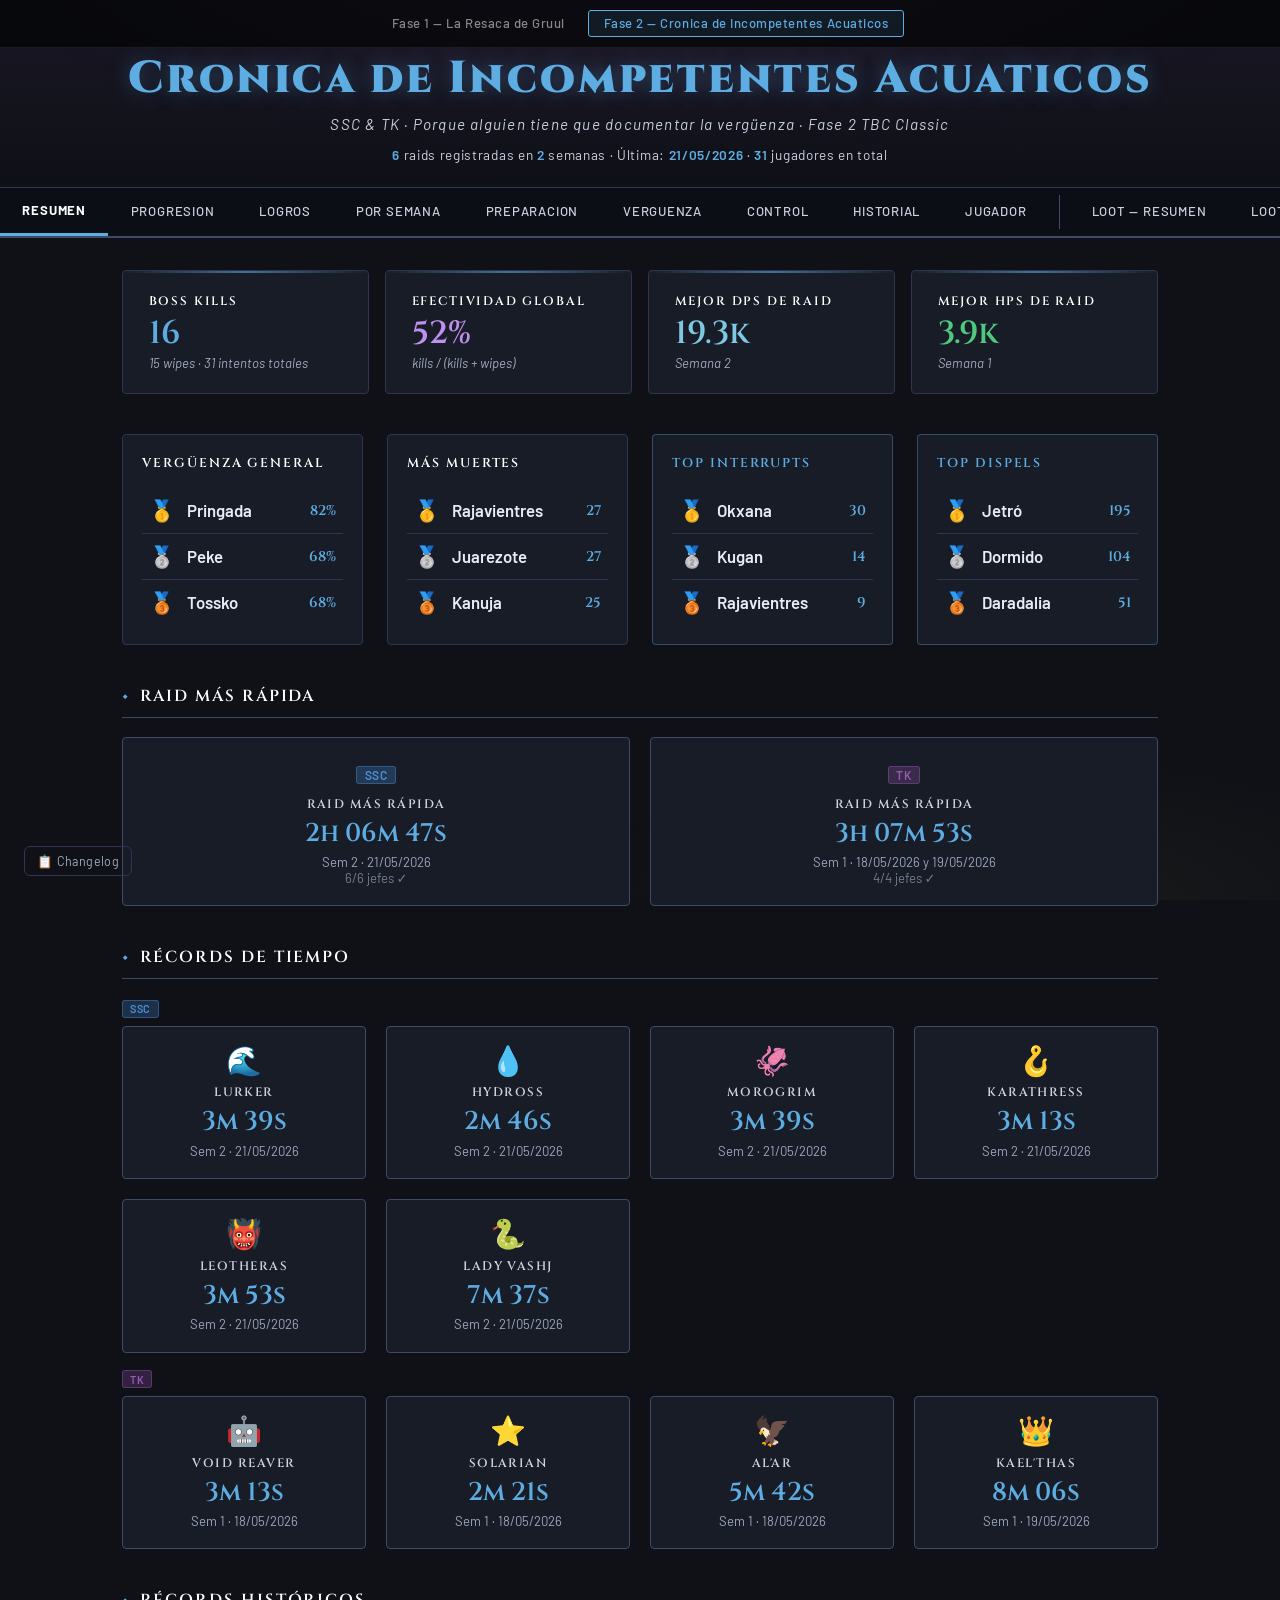
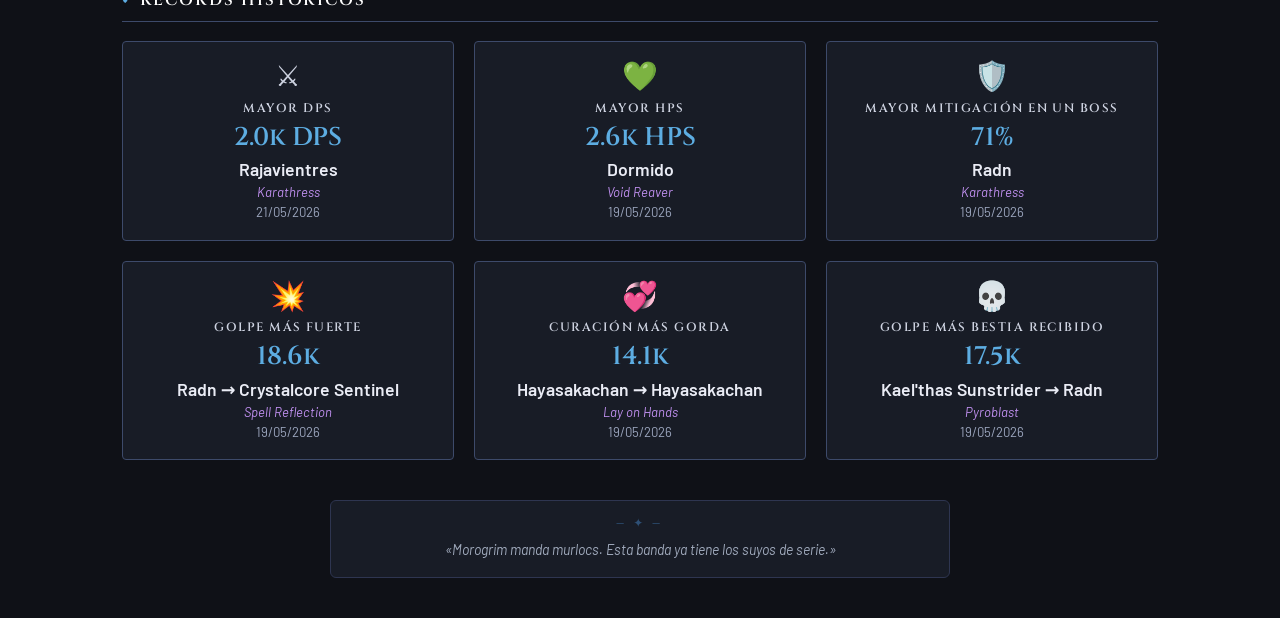
==== commit 29d2dda8: "actualizar index.html" ====
--- a/index.html
+++ b/index.html
@@ -512,5 +512,14 @@
 </div>
 
 <script src="dashboard_f2.js"></script>
+<script>
+  // Pestaña Rendimiento solo visible en local (file://)
+  if (location.protocol !== 'file:') {
+    const btn = document.querySelector('[data-tab="performance"]');
+    const sec = document.getElementById('tab-performance');
+    if (btn) btn.remove();
+    if (sec) sec.remove();
+  }
+</script>
 </body>
 </html>
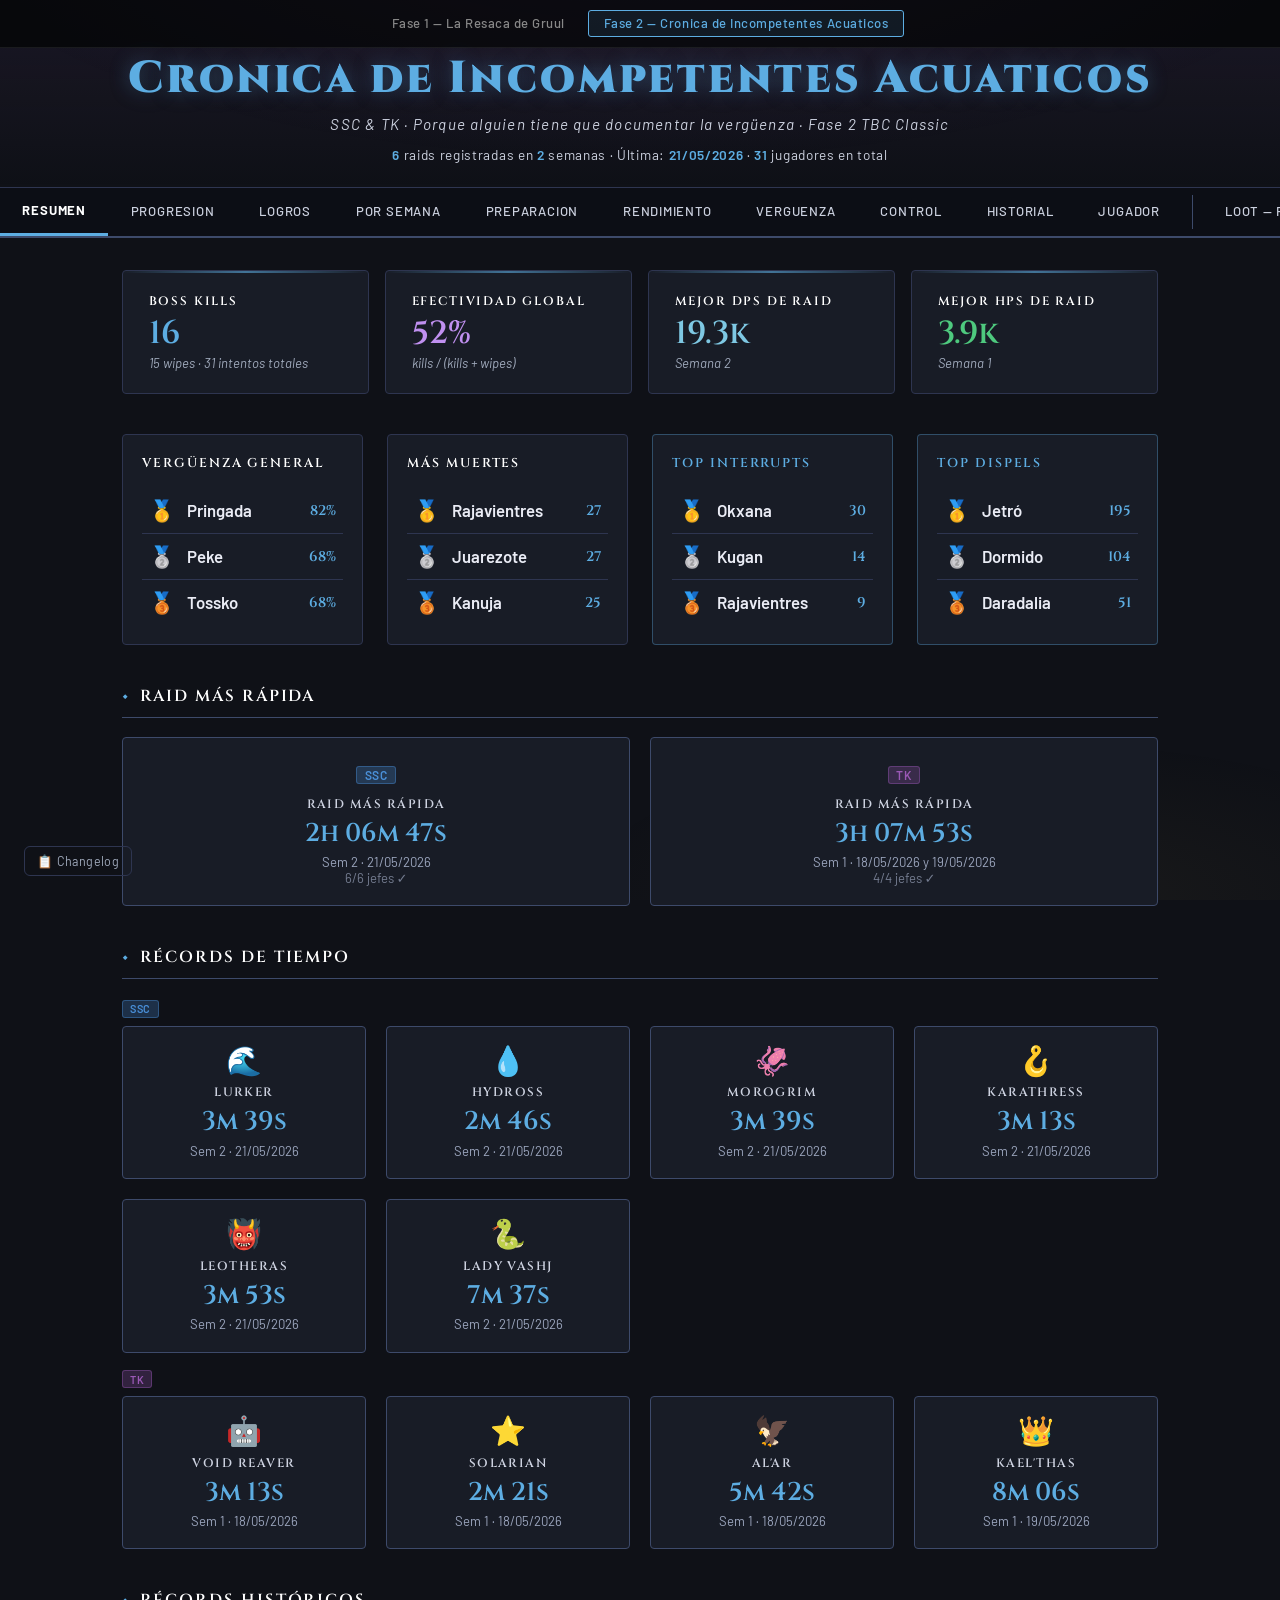
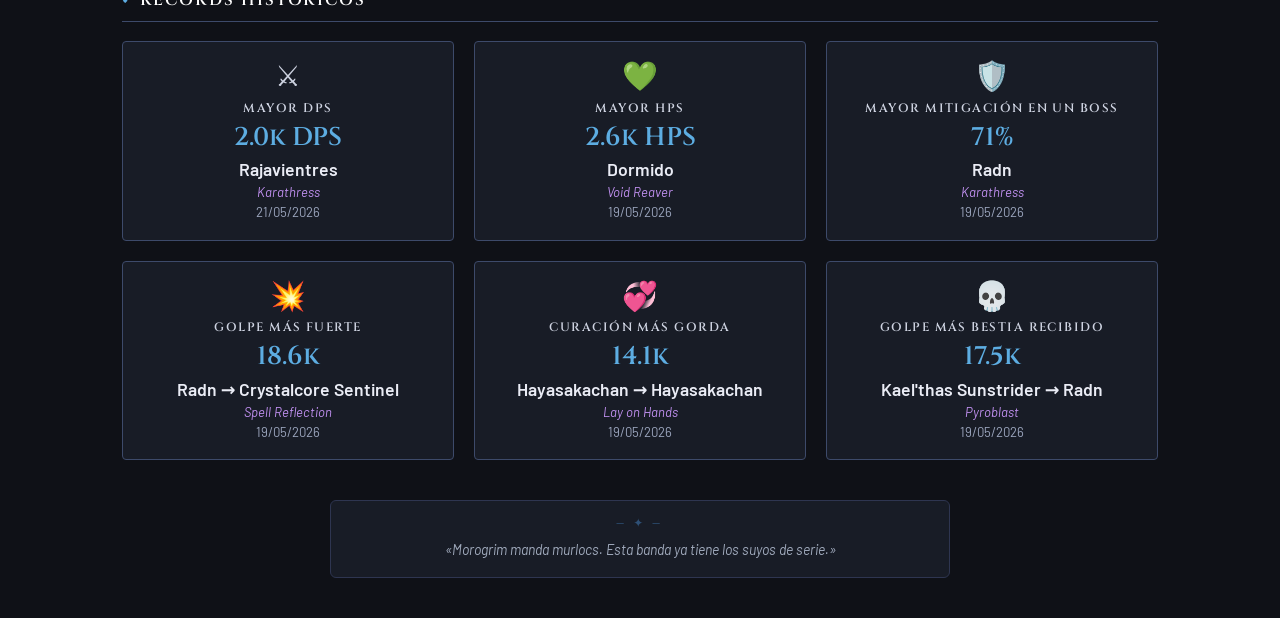
==== commit c14df4c0: "actualizar index.html" ====
--- a/index.html
+++ b/index.html
@@ -512,14 +512,6 @@
 </div>
 
 <script src="dashboard_f2.js"></script>
-<script>
-  // Pestaña Rendimiento solo visible en local (file://)
-  if (location.protocol !== 'file:') {
-    const btn = document.querySelector('[data-tab="performance"]');
-    const sec = document.getElementById('tab-performance');
-    if (btn) btn.remove();
-    if (sec) sec.remove();
-  }
-</script>
+
 </body>
 </html>
--- a/dashboard.css
+++ b/dashboard.css
@@ -342,6 +342,11 @@
   }
   .ranked-list tr:hover td { background: rgba(226,188,92,0.06) !important; }
   .ranked-list tr:hover .player-link { color: var(--gold2); }
+  /* Compact matrix for performance uptime tables */
+  .perf-matrix { width: auto; }
+  .perf-matrix th { padding: 0.1rem 0.15rem; font-size: 0.62rem; white-space: nowrap; letter-spacing: 0; }
+  .perf-matrix td { padding: 0.1rem 0.15rem; font-size: 0.75rem; white-space: nowrap; }
+  .perf-matrix td a img { margin-right: 0.12rem !important; }
   .rank-num {
     font-family: 'Cinzel', serif;
     color: var(--text);
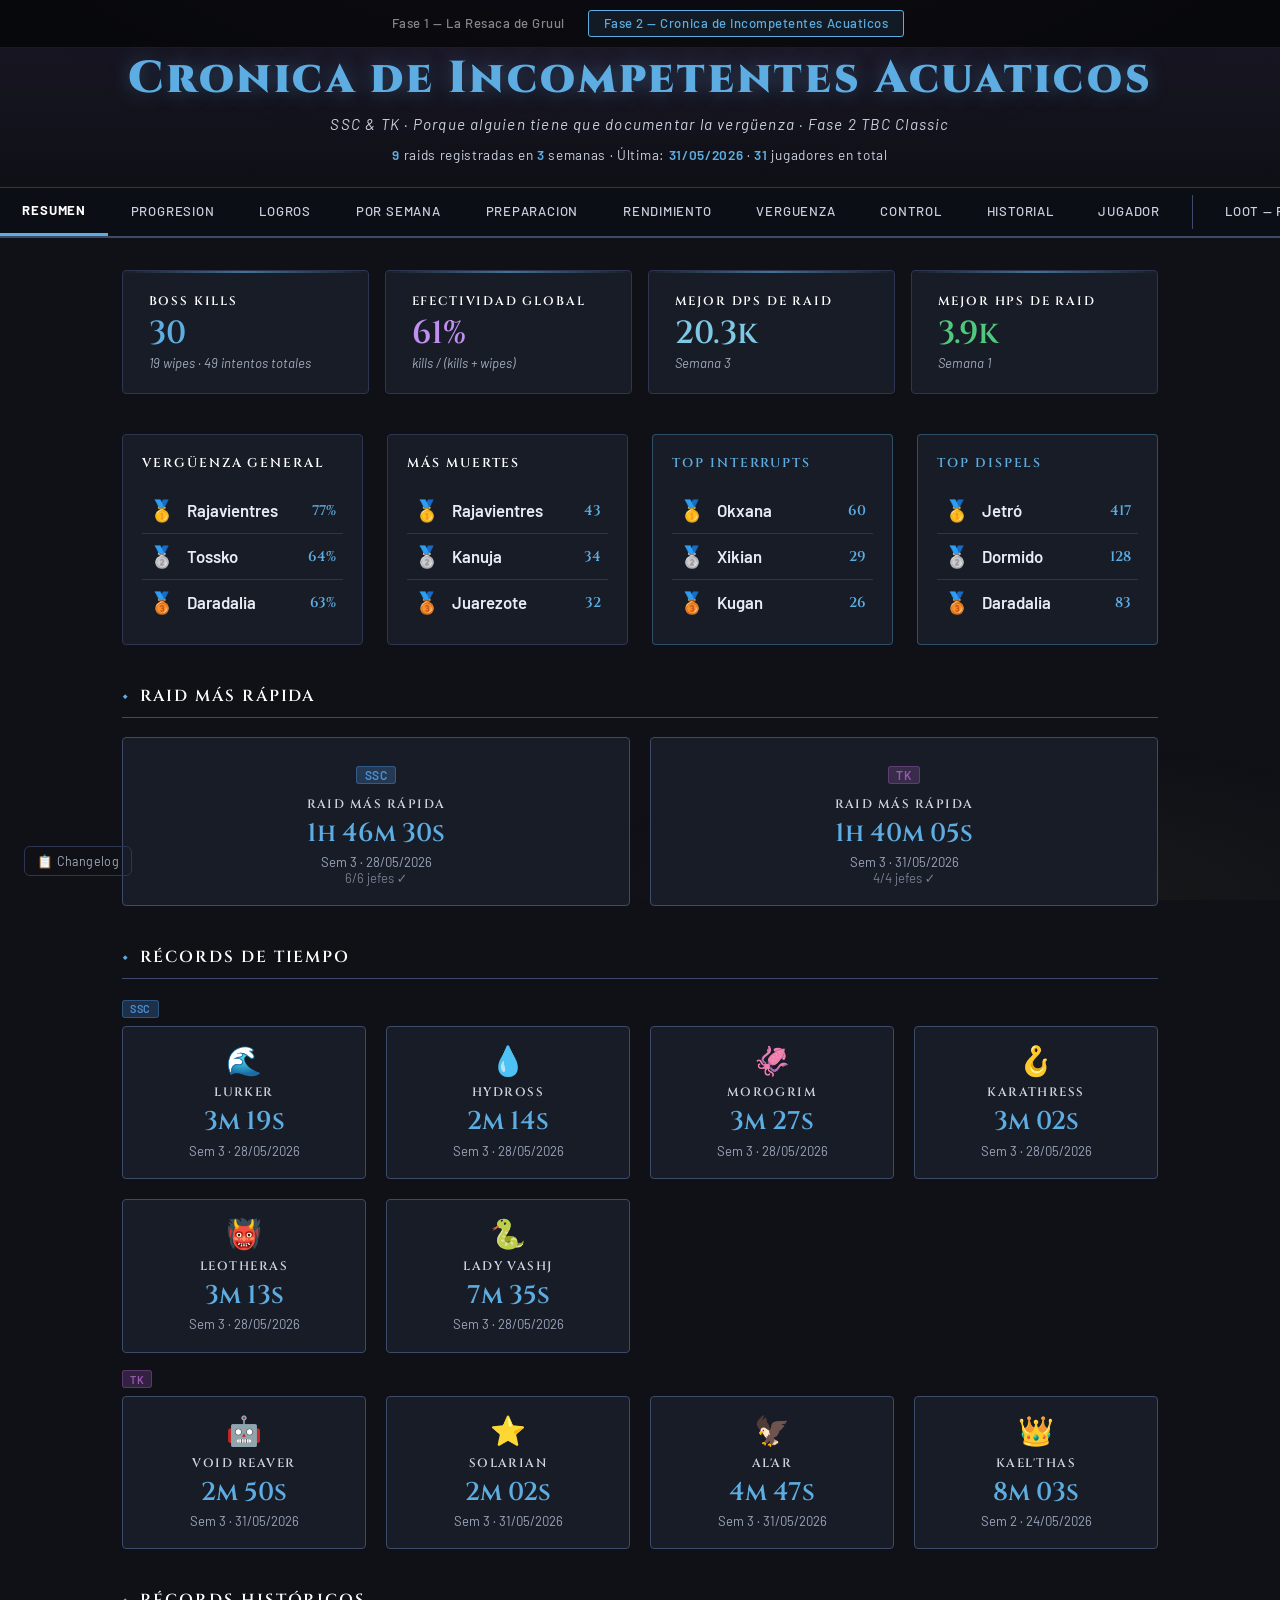
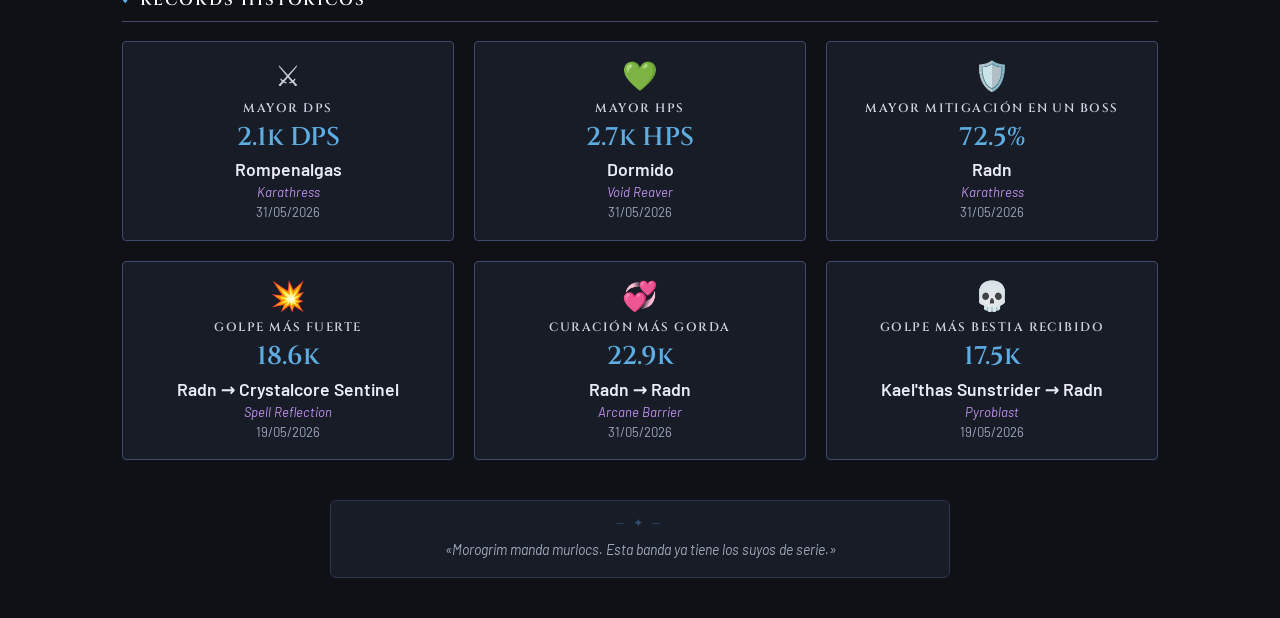
==== commit 9d2905c4: "actualizar index.html" ====
--- a/index.html
+++ b/index.html
@@ -458,6 +458,7 @@
     <div class="nav-separator"></div>
     <button class="tab-btn" data-tab="loot-resumen">Loot — Resumen</button>
     <button class="tab-btn" data-tab="loot-registro">Loot — Registro</button>
+    <button class="tab-btn" data-tab="bis">BiS</button>
   </nav>
 
   <!-- Tab panels -->
@@ -486,6 +487,8 @@
     <section id="tab-loot-registro" class="tab-panel">
       <div id="loot-registro-inner"><div class="loot-loading">Cargando datos de loot...</div></div>
     </section>
+
+    <section id="tab-bis" class="tab-panel"></section>
 
     <section id="tab-cla" class="tab-panel"></section>
     <section id="tab-performance" class="tab-panel"></section>
